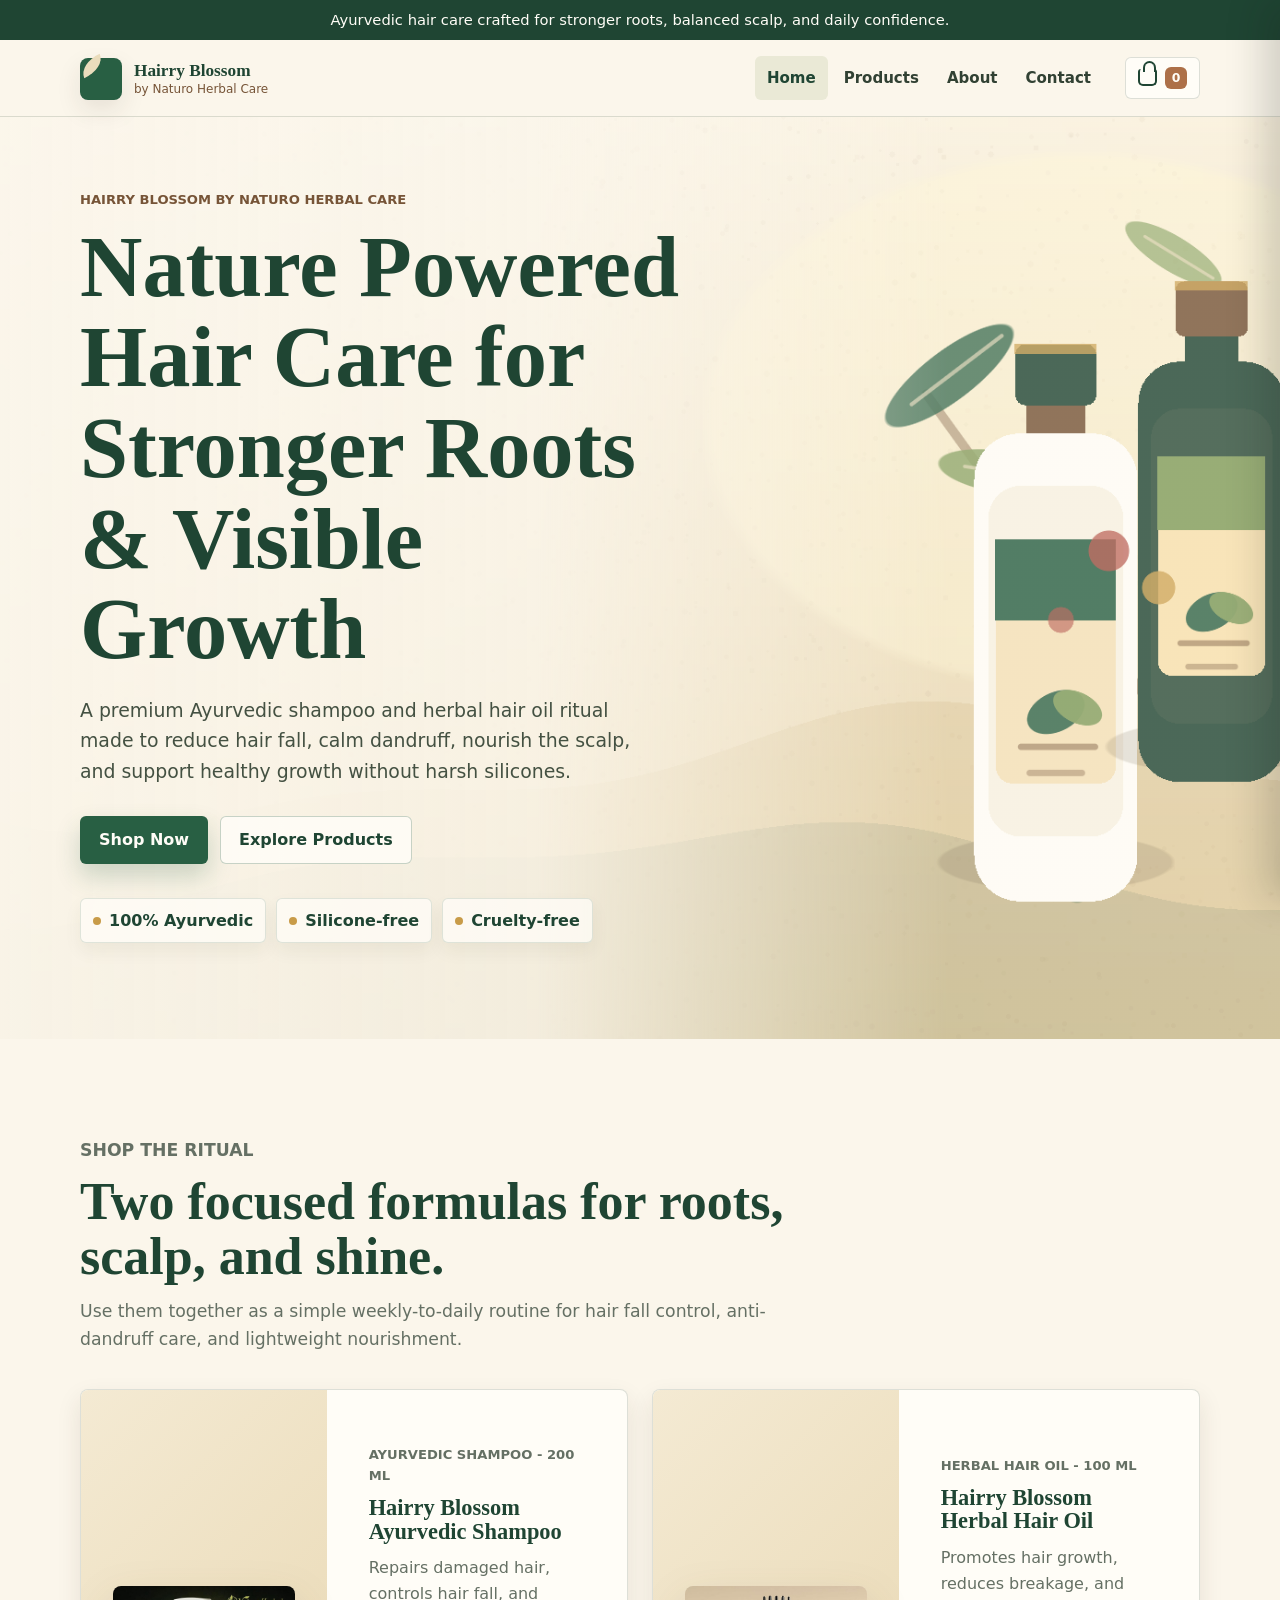
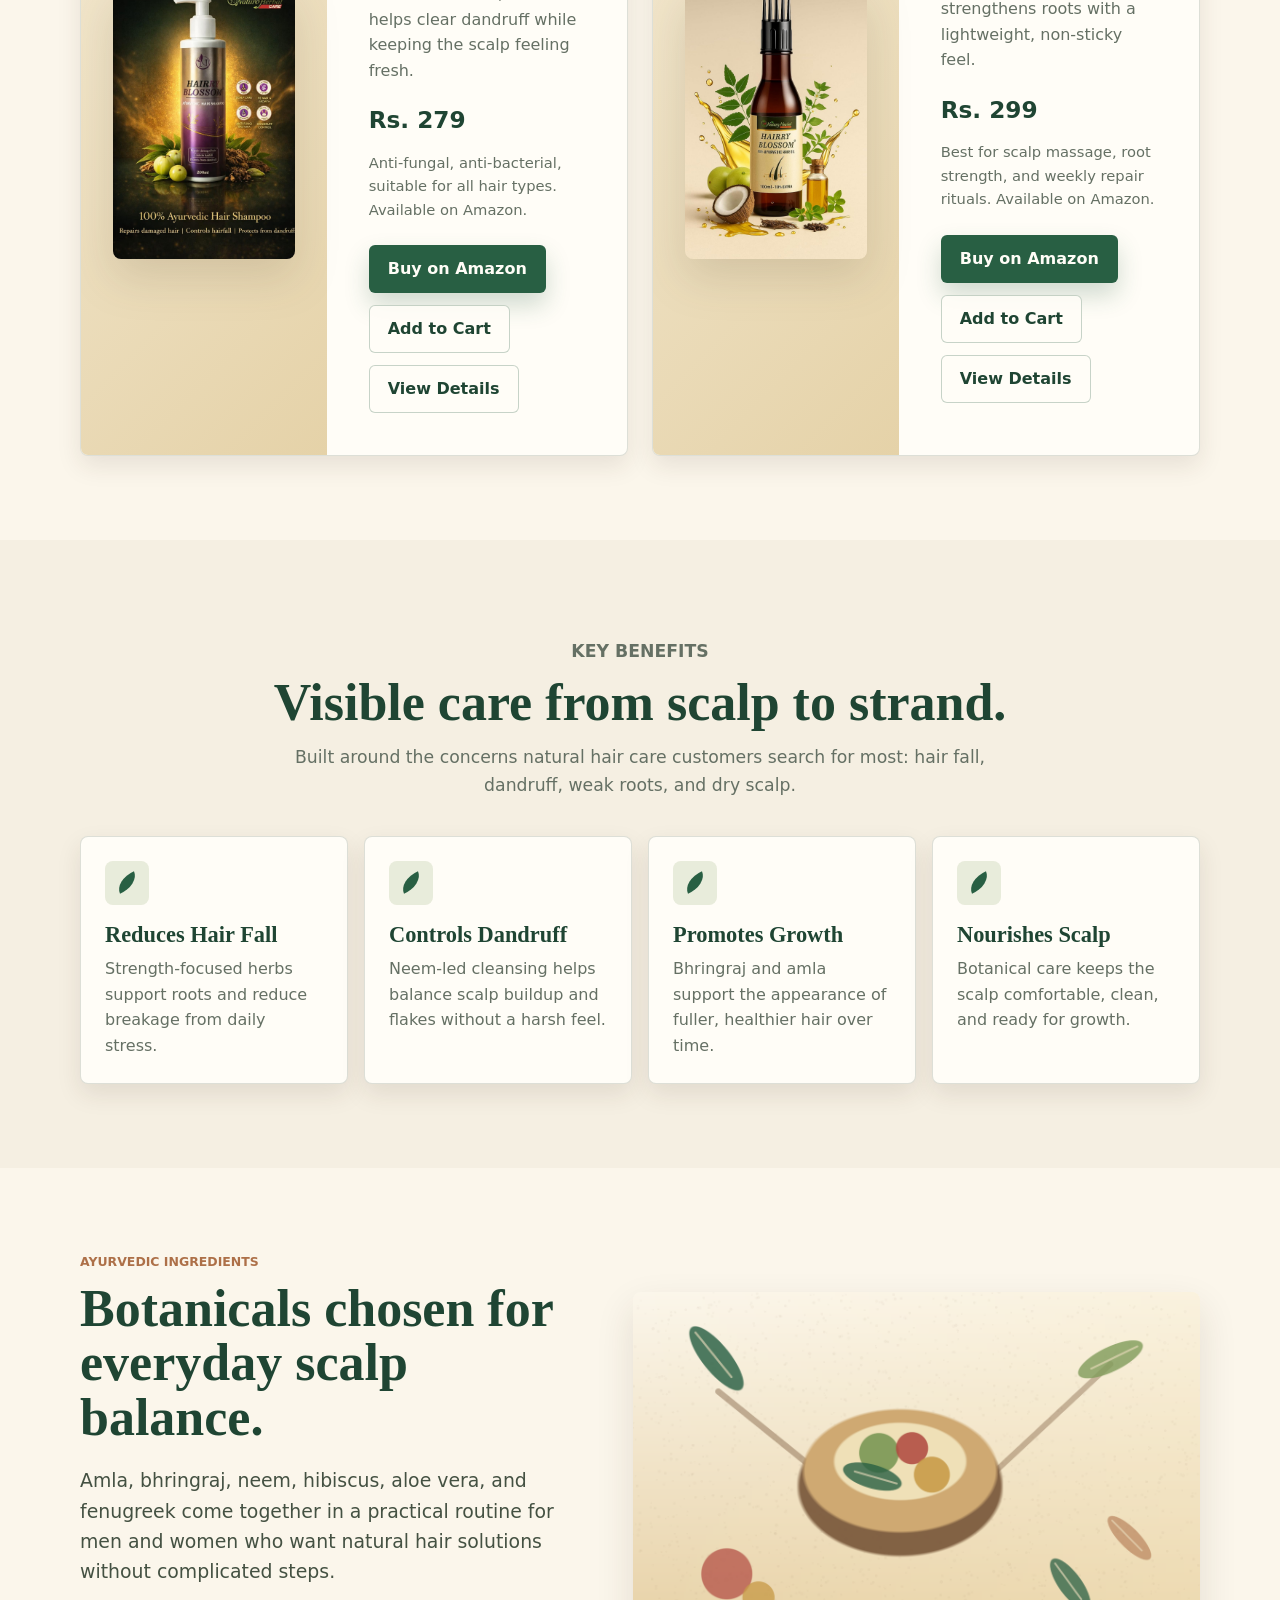
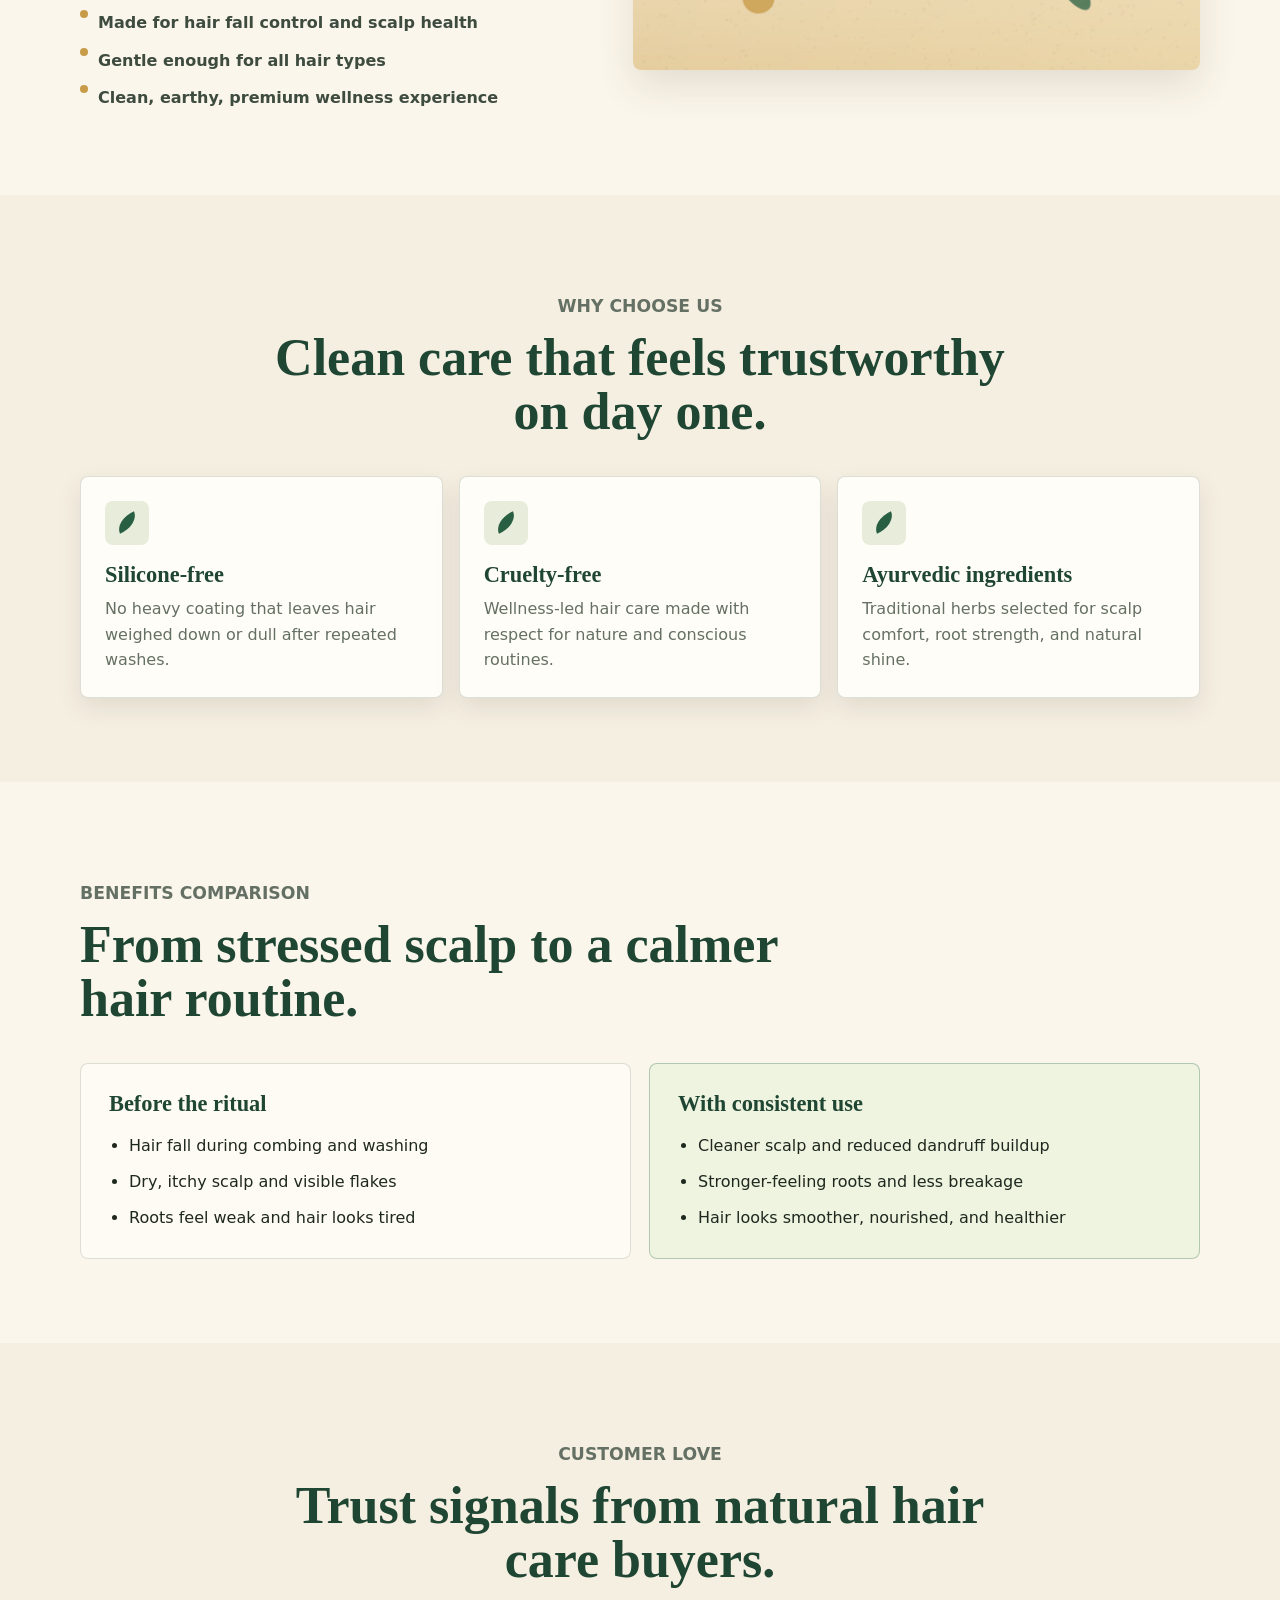
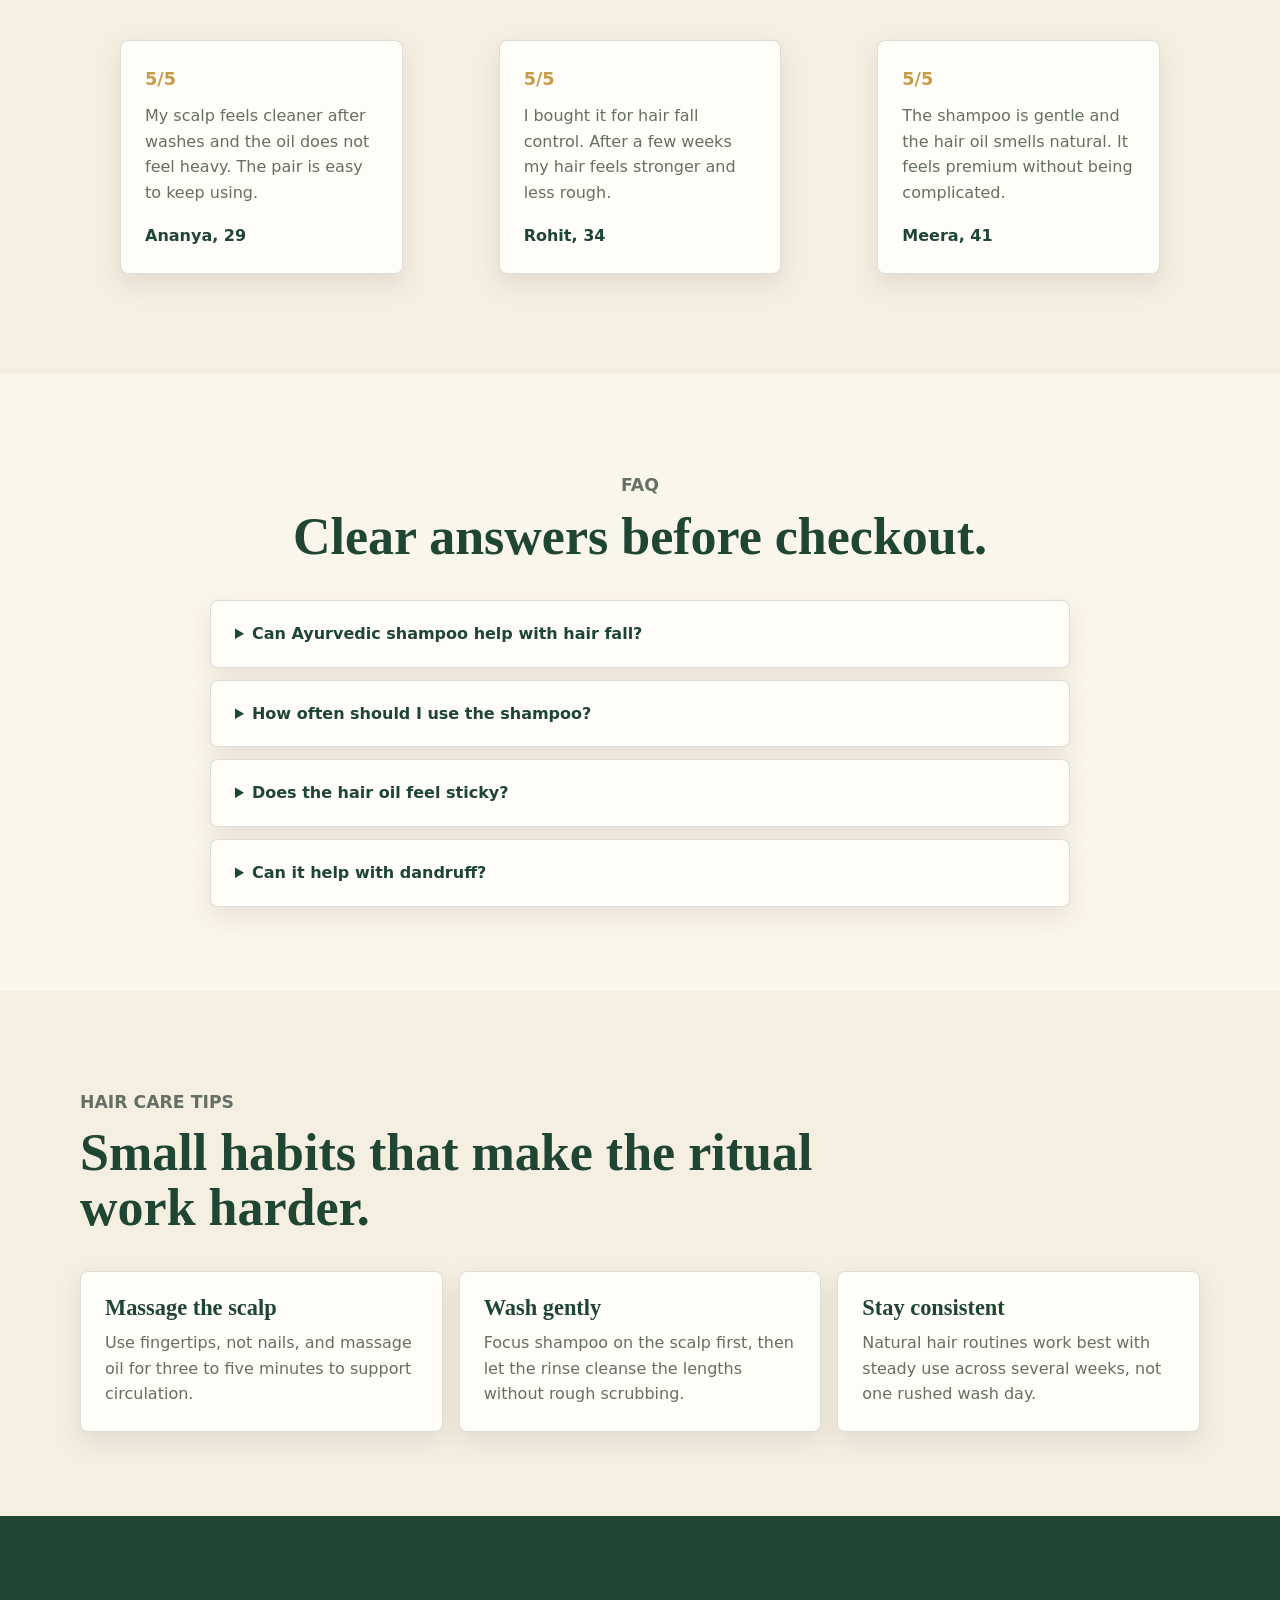
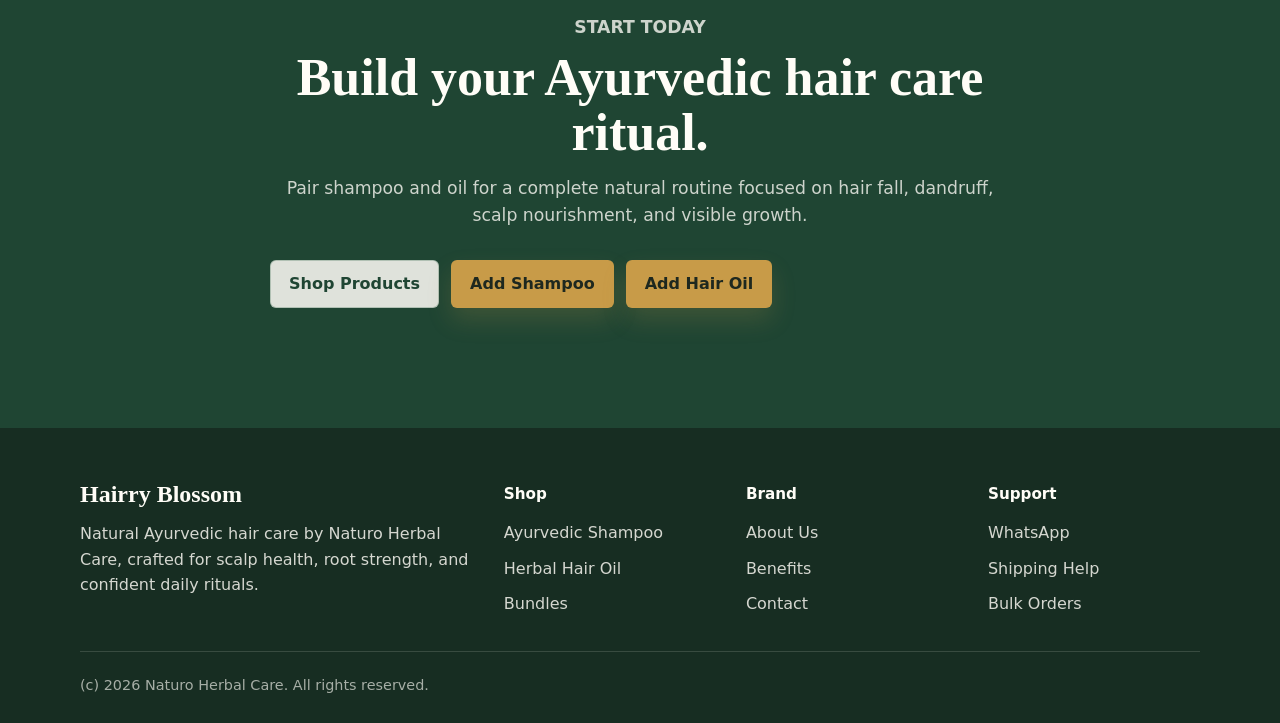
==== index.html @ d48a3233 "initial" ====
<!doctype html>
<html lang="en">
  <head>
    <meta charset="utf-8">
    <meta name="viewport" content="width=device-width, initial-scale=1">
    <title>Hairry Blossom by Naturo Herbal Care | Ayurvedic Hair Care</title>
    <meta name="description" content="Shop Hairry Blossom by Naturo Herbal Care for Ayurvedic shampoo and herbal hair oil made for hair fall control, dandruff care, scalp nourishment, and visible hair growth.">
    <meta name="keywords" content="Ayurvedic shampoo, hair fall control, herbal hair oil, natural hair care, dandruff control, scalp health">
    <meta property="og:title" content="Hairry Blossom by Naturo Herbal Care">
    <meta property="og:description" content="Nature powered Ayurvedic shampoo and herbal hair oil for stronger roots and visible growth.">
    <meta property="og:image" content="assets/img/hero-botanical.png">
    <meta property="og:type" content="website">
    <link rel="icon" href="assets/img/favicon.svg" type="image/svg+xml">
    <link rel="preload" href="assets/img/hero-botanical.png" as="image">
    <link rel="stylesheet" href="assets/css/styles.css">
    <script defer src="assets/js/store.js"></script>
    <script type="application/ld+json">
      {
        "@context": "https://schema.org",
        "@type": "Organization",
        "name": "Hairry Blossom by Naturo Herbal Care",
        "description": "Natural Ayurvedic hair care for hair fall control, scalp health, dandruff care, and hair growth.",
        "brand": {
          "@type": "Brand",
          "name": "Hairry Blossom"
        }
      }
    </script>
  </head>
  <body>
    <a class="skip-link" href="#main">Skip to content</a>
    <div class="announcement">Ayurvedic hair care crafted for stronger roots, balanced scalp, and daily confidence.</div>

    <header class="site-header">
      <div class="nav-container">
        <a class="brand" href="index.html" aria-label="Hairry Blossom home">
          <span class="brand-mark" aria-hidden="true"></span>
          <span>
            <strong>Hairry Blossom</strong>
            <span>by Naturo Herbal Care</span>
          </span>
        </a>

        <nav class="site-nav" data-site-nav aria-label="Primary navigation">
          <div class="nav-links">
            <a class="active" href="index.html">Home</a>
            <a href="index.html#products">Products</a>
            <a href="about.html">About</a>
            <a href="contact.html">Contact</a>
          </div>
        </nav>

        <div class="header-actions">
          <button class="cart-button" type="button" data-open-cart aria-label="Open cart">
            <span class="cart-symbol" aria-hidden="true"></span>
            <span class="cart-count" data-cart-count>0</span>
          </button>
          <button class="menu-toggle" type="button" data-menu-toggle aria-expanded="false" aria-label="Open menu">
            <span></span>
            <span></span>
            <span></span>
          </button>
        </div>
      </div>
    </header>

    <main id="main">
      <section class="hero">
        <div class="hero-inner">
          <div class="hero-content">
            <p class="eyebrow">Hairry Blossom by Naturo Herbal Care</p>
            <h1>Nature Powered Hair Care for Stronger Roots &amp; Visible Growth</h1>
            <p class="hero-copy">A premium Ayurvedic shampoo and herbal hair oil ritual made to reduce hair fall, calm dandruff, nourish the scalp, and support healthy growth without harsh silicones.</p>
            <div class="hero-actions">
              <a class="btn btn-primary" href="#products">Shop Now</a>
              <a class="btn btn-secondary" href="#products">Explore Products</a>
            </div>
            <div class="trust-strip" aria-label="Brand highlights">
              <span class="trust-item">100% Ayurvedic</span>
              <span class="trust-item">Silicone-free</span>
              <span class="trust-item">Cruelty-free</span>
            </div>
          </div>
        </div>
      </section>

      <section class="section" id="products">
        <div class="container">
          <div class="section-intro">
            <p class="section-kicker">Shop the ritual</p>
            <h2>Two focused formulas for roots, scalp, and shine.</h2>
            <p>Use them together as a simple weekly-to-daily routine for hair fall control, anti-dandruff care, and lightweight nourishment.</p>
          </div>

          <div class="product-grid">
            <article class="product-card">
              <div class="product-card-media">
                <img src="assets/img/amazon-shampoo-detail.jpg" alt="Hairry Blossom Ayurvedic Shampoo bottle" width="1000" height="1500">
              </div>
              <div class="product-card-body">
                <p class="product-meta">Ayurvedic Shampoo - 200 ml</p>
                <h3>Hairry Blossom Ayurvedic Shampoo</h3>
                <p>Repairs damaged hair, controls hair fall, and helps clear dandruff while keeping the scalp feeling fresh.</p>
                <div class="price">Rs. 279</div>
                <p class="mini-note">Anti-fungal, anti-bacterial, suitable for all hair types. Available on Amazon.</p>
                <div class="button-row">
                  <a class="btn btn-primary" href="https://www.amazon.in/dp/B0GWXWK2S8" target="_blank" rel="noopener noreferrer">Buy on Amazon</a>
                  <button class="btn btn-secondary" type="button" data-add-to-cart="shampoo">Add to Cart</button>
                  <a class="btn btn-secondary" href="shampoo.html">View Details</a>
                </div>
              </div>
            </article>

            <article class="product-card">
              <div class="product-card-media">
                <img src="assets/img/amazon-hair-oil.jpg" alt="Hairry Blossom Herbal Hair Oil bottle" width="1000" height="1500">
              </div>
              <div class="product-card-body">
                <p class="product-meta">Herbal Hair Oil - 100 ml</p>
                <h3>Hairry Blossom Herbal Hair Oil</h3>
                <p>Promotes hair growth, reduces breakage, and strengthens roots with a lightweight, non-sticky feel.</p>
                <div class="price">Rs. 299</div>
                <p class="mini-note">Best for scalp massage, root strength, and weekly repair rituals. Available on Amazon.</p>
                <div class="button-row">
                  <a class="btn btn-primary" href="https://www.amazon.in/gp/product/B0FTVB8CVV" target="_blank" rel="noopener noreferrer">Buy on Amazon</a>
                  <button class="btn btn-secondary" type="button" data-add-to-cart="oil">Add to Cart</button>
                  <a class="btn btn-secondary" href="hair-oil.html">View Details</a>
                </div>
              </div>
            </article>
          </div>
        </div>
      </section>

      <section class="section section-alt" id="benefits">
        <div class="container">
          <div class="section-intro center">
            <p class="section-kicker">Key benefits</p>
            <h2>Visible care from scalp to strand.</h2>
            <p>Built around the concerns natural hair care customers search for most: hair fall, dandruff, weak roots, and dry scalp.</p>
          </div>

          <div class="benefit-grid">
            <article class="benefit-card">
              <span class="benefit-icon" aria-hidden="true"></span>
              <h3>Reduces Hair Fall</h3>
              <p>Strength-focused herbs support roots and reduce breakage from daily stress.</p>
            </article>
            <article class="benefit-card">
              <span class="benefit-icon" aria-hidden="true"></span>
              <h3>Controls Dandruff</h3>
              <p>Neem-led cleansing helps balance scalp buildup and flakes without a harsh feel.</p>
            </article>
            <article class="benefit-card">
              <span class="benefit-icon" aria-hidden="true"></span>
              <h3>Promotes Growth</h3>
              <p>Bhringraj and amla support the appearance of fuller, healthier hair over time.</p>
            </article>
            <article class="benefit-card">
              <span class="benefit-icon" aria-hidden="true"></span>
              <h3>Nourishes Scalp</h3>
              <p>Botanical care keeps the scalp comfortable, clean, and ready for growth.</p>
            </article>
          </div>
        </div>
      </section>

      <section class="section">
        <div class="container visual-band">
          <div>
            <p class="section-kicker">Ayurvedic ingredients</p>
            <h2>Botanicals chosen for everyday scalp balance.</h2>
            <p class="hero-copy">Amla, bhringraj, neem, hibiscus, aloe vera, and fenugreek come together in a practical routine for men and women who want natural hair solutions without complicated steps.</p>
            <ul class="check-list">
              <li>Made for hair fall control and scalp health</li>
              <li>Gentle enough for all hair types</li>
              <li>Clean, earthy, premium wellness experience</li>
            </ul>
          </div>
          <img src="assets/img/ingredients-flatlay.png" alt="Ayurvedic herbs including amla, bhringraj, neem, and hibiscus" width="1200" height="800" loading="lazy">
        </div>
      </section>

      <section class="section section-alt">
        <div class="container">
          <div class="section-intro center">
            <p class="section-kicker">Why choose us</p>
            <h2>Clean care that feels trustworthy on day one.</h2>
          </div>
          <div class="reason-grid">
            <article class="reason-card">
              <span class="reason-icon" aria-hidden="true"></span>
              <h3>Silicone-free</h3>
              <p>No heavy coating that leaves hair weighed down or dull after repeated washes.</p>
            </article>
            <article class="reason-card">
              <span class="reason-icon" aria-hidden="true"></span>
              <h3>Cruelty-free</h3>
              <p>Wellness-led hair care made with respect for nature and conscious routines.</p>
            </article>
            <article class="reason-card">
              <span class="reason-icon" aria-hidden="true"></span>
              <h3>Ayurvedic ingredients</h3>
              <p>Traditional herbs selected for scalp comfort, root strength, and natural shine.</p>
            </article>
          </div>
        </div>
      </section>

      <section class="section">
        <div class="container">
          <div class="section-intro">
            <p class="section-kicker">Benefits comparison</p>
            <h2>From stressed scalp to a calmer hair routine.</h2>
          </div>
          <div class="comparison">
            <article class="comparison-panel">
              <h3>Before the ritual</h3>
              <ul>
                <li>Hair fall during combing and washing</li>
                <li>Dry, itchy scalp and visible flakes</li>
                <li>Roots feel weak and hair looks tired</li>
              </ul>
            </article>
            <article class="comparison-panel after">
              <h3>With consistent use</h3>
              <ul>
                <li>Cleaner scalp and reduced dandruff buildup</li>
                <li>Stronger-feeling roots and less breakage</li>
                <li>Hair looks smoother, nourished, and healthier</li>
              </ul>
            </article>
          </div>
        </div>
      </section>

      <section class="section section-alt">
        <div class="container">
          <div class="section-intro center">
            <p class="section-kicker">Customer love</p>
            <h2>Trust signals from natural hair care buyers.</h2>
          </div>
          <div class="testimonial-grid">
            <figure class="testimonial">
              <div class="rating" aria-label="5 out of 5 stars">5/5</div>
              <p>My scalp feels cleaner after washes and the oil does not feel heavy. The pair is easy to keep using.</p>
              <figcaption class="customer">Ananya, 29</figcaption>
            </figure>
            <figure class="testimonial">
              <div class="rating" aria-label="5 out of 5 stars">5/5</div>
              <p>I bought it for hair fall control. After a few weeks my hair feels stronger and less rough.</p>
              <figcaption class="customer">Rohit, 34</figcaption>
            </figure>
            <figure class="testimonial">
              <div class="rating" aria-label="5 out of 5 stars">5/5</div>
              <p>The shampoo is gentle and the hair oil smells natural. It feels premium without being complicated.</p>
              <figcaption class="customer">Meera, 41</figcaption>
            </figure>
          </div>
        </div>
      </section>

      <section class="section">
        <div class="container">
          <div class="section-intro center">
            <p class="section-kicker">FAQ</p>
            <h2>Clear answers before checkout.</h2>
          </div>
          <div class="faq-list">
            <details class="faq-card">
              <summary>Can Ayurvedic shampoo help with hair fall?</summary>
              <p>Hair fall can have many causes, but a gentle Ayurvedic shampoo can support the routine by cleansing buildup, calming the scalp, and reducing breakage from harsh washing.</p>
            </details>
            <details class="faq-card">
              <summary>How often should I use the shampoo?</summary>
              <p>Use two to three times a week, or as needed based on scalp oiliness and lifestyle. Follow with the hair oil ritual weekly for nourishment.</p>
            </details>
            <details class="faq-card">
              <summary>Does the hair oil feel sticky?</summary>
              <p>The herbal hair oil is designed to feel lightweight and non-sticky. Massage a small amount into the scalp and leave it for at least one hour before washing.</p>
            </details>
            <details class="faq-card">
              <summary>Can it help with dandruff?</summary>
              <p>The shampoo includes anti-fungal and anti-bacterial care cues with neem and scalp-friendly herbs that help reduce visible flakes and buildup.</p>
            </details>
          </div>
        </div>
      </section>

      <section class="section section-alt">
        <div class="container">
          <div class="section-intro">
            <p class="section-kicker">Hair care tips</p>
            <h2>Small habits that make the ritual work harder.</h2>
          </div>
          <div class="tip-grid">
            <article class="tip-card">
              <h3>Massage the scalp</h3>
              <p>Use fingertips, not nails, and massage oil for three to five minutes to support circulation.</p>
            </article>
            <article class="tip-card">
              <h3>Wash gently</h3>
              <p>Focus shampoo on the scalp first, then let the rinse cleanse the lengths without rough scrubbing.</p>
            </article>
            <article class="tip-card">
              <h3>Stay consistent</h3>
              <p>Natural hair routines work best with steady use across several weeks, not one rushed wash day.</p>
            </article>
          </div>
        </div>
      </section>

      <section class="section section-deep">
        <div class="container">
          <div class="section-intro center">
            <p class="section-kicker">Start today</p>
            <h2>Build your Ayurvedic hair care ritual.</h2>
            <p>Pair shampoo and oil for a complete natural routine focused on hair fall, dandruff, scalp nourishment, and visible growth.</p>
            <div class="hero-actions">
              <a class="btn btn-secondary" href="#products">Shop Products</a>
              <button class="btn btn-primary" type="button" data-add-to-cart="shampoo">Add Shampoo</button>
              <button class="btn btn-primary" type="button" data-add-to-cart="oil">Add Hair Oil</button>
            </div>
          </div>
        </div>
      </section>
    </main>

    <footer class="site-footer">
      <div class="container">
        <div class="footer-grid">
          <div>
            <h3>Hairry Blossom</h3>
            <p>Natural Ayurvedic hair care by Naturo Herbal Care, crafted for scalp health, root strength, and confident daily rituals.</p>
          </div>
          <div>
            <h4>Shop</h4>
            <ul>
              <li><a href="shampoo.html">Ayurvedic Shampoo</a></li>
              <li><a href="hair-oil.html">Herbal Hair Oil</a></li>
              <li><a href="index.html#products">Bundles</a></li>
            </ul>
          </div>
          <div>
            <h4>Brand</h4>
            <ul>
              <li><a href="about.html">About Us</a></li>
              <li><a href="index.html#benefits">Benefits</a></li>
              <li><a href="contact.html">Contact</a></li>
            </ul>
          </div>
          <div>
            <h4>Support</h4>
            <ul>
              <li><a href="contact.html">WhatsApp</a></li>
              <li><a href="contact.html">Shipping Help</a></li>
              <li><a href="contact.html">Bulk Orders</a></li>
            </ul>
          </div>
        </div>
        <div class="footer-bottom">(c) 2026 Naturo Herbal Care. All rights reserved.</div>
      </div>
    </footer>

    <div id="cart-root"></div>
  </body>
</html>
---- assets/css/styles.css ----
:root {
  --leaf: #285f43;
  --leaf-deep: #1f4533;
  --leaf-soft: #7f9b59;
  --earth: #765437;
  --clay: #ad7048;
  --gold: #c89b48;
  --cream: #fbf6eb;
  --sand: #eadcbc;
  --mist: #f5efe2;
  --paper: #fffdf7;
  --ink: #1e281f;
  --muted: #657064;
  --line: rgba(45, 69, 49, 0.16);
  --shadow: 0 16px 38px rgba(56, 43, 25, 0.12);
  --soft-shadow: 0 10px 24px rgba(56, 43, 25, 0.1);
  --radius: 8px;
  --container: min(1120px, calc(100vw - 40px));
}

* {
  box-sizing: border-box;
}

html {
  scroll-behavior: smooth;
}

body {
  margin: 0;
  color: var(--ink);
  background: var(--cream);
  font-family: Inter, ui-sans-serif, system-ui, -apple-system, BlinkMacSystemFont, "Segoe UI", sans-serif;
  line-height: 1.6;
  text-rendering: optimizeLegibility;
}

body.cart-open {
  overflow: hidden;
}

img {
  display: block;
  max-width: 100%;
  height: auto;
}

a {
  color: inherit;
  text-decoration: none;
}

button,
input,
textarea,
select {
  font: inherit;
}

button {
  cursor: pointer;
}

.skip-link {
  position: absolute;
  top: -48px;
  left: 18px;
  z-index: 20;
  padding: 10px 14px;
  border-radius: 6px;
  background: var(--leaf-deep);
  color: var(--paper);
}

.skip-link:focus {
  top: 18px;
}

.announcement {
  background: var(--leaf-deep);
  color: var(--paper);
  font-size: 0.92rem;
  text-align: center;
  padding: 8px 16px;
}

.site-header {
  position: sticky;
  top: 0;
  z-index: 10;
  background: rgba(251, 246, 235, 0.92);
  border-bottom: 1px solid var(--line);
  backdrop-filter: blur(18px);
}

.nav-container {
  width: var(--container);
  margin: 0 auto;
  min-height: 76px;
  display: flex;
  align-items: center;
  justify-content: space-between;
  gap: 22px;
}

.brand {
  display: flex;
  align-items: center;
  gap: 12px;
  min-width: 224px;
}

.brand-mark {
  width: 42px;
  height: 42px;
  flex: 0 0 42px;
  display: grid;
  place-items: center;
  border-radius: 8px;
  background: var(--leaf);
  box-shadow: var(--soft-shadow);
}

.brand-mark::before {
  width: 24px;
  height: 16px;
  content: "";
  display: block;
  border-radius: 100% 0 100% 0;
  background: var(--sand);
  transform: rotate(-24deg);
}

.brand strong {
  display: block;
  color: var(--leaf-deep);
  font-family: Georgia, "Times New Roman", serif;
  font-size: 1.08rem;
  line-height: 1.1;
  letter-spacing: 0;
}

.brand span {
  display: block;
  margin-top: 2px;
  color: var(--earth);
  font-size: 0.75rem;
  line-height: 1.2;
}

.site-nav {
  display: flex;
  align-items: center;
  justify-content: flex-end;
  gap: 18px;
  flex: 1;
}

.nav-links {
  display: flex;
  align-items: center;
  gap: 4px;
}

.nav-links a {
  padding: 10px 12px;
  border-radius: 6px;
  color: #314133;
  font-weight: 700;
  font-size: 0.94rem;
}

.nav-links a:hover,
.nav-links a:focus-visible,
.nav-links a.active {
  color: var(--leaf-deep);
  background: rgba(127, 155, 89, 0.14);
  outline: none;
}

.header-actions {
  display: flex;
  align-items: center;
  gap: 10px;
}

.menu-toggle,
.cart-button,
.icon-button {
  min-width: 42px;
  height: 42px;
  display: inline-flex;
  align-items: center;
  justify-content: center;
  border: 1px solid var(--line);
  border-radius: 6px;
  background: var(--paper);
  color: var(--leaf-deep);
}

.menu-toggle {
  display: none;
  flex-direction: column;
  gap: 5px;
}

.menu-toggle span {
  width: 20px;
  height: 2px;
  display: block;
  border-radius: 2px;
  background: currentColor;
}

.cart-button {
  gap: 8px;
  padding: 0 12px;
  font-weight: 800;
}

.cart-symbol {
  position: relative;
  width: 19px;
  height: 17px;
  border: 2px solid currentColor;
  border-top: 0;
  border-radius: 3px 3px 5px 5px;
}

.cart-symbol::before {
  position: absolute;
  left: 3px;
  top: -8px;
  width: 9px;
  height: 9px;
  content: "";
  border: 2px solid currentColor;
  border-bottom: 0;
  border-radius: 12px 12px 0 0;
}

.cart-count {
  min-width: 22px;
  height: 22px;
  display: inline-grid;
  place-items: center;
  border-radius: 6px;
  background: var(--clay);
  color: var(--paper);
  font-size: 0.78rem;
}

.hero {
  min-height: clamp(620px, 90vh, 780px);
  display: flex;
  align-items: center;
  background:
    linear-gradient(90deg, rgba(251, 246, 235, 0.96) 0%, rgba(251, 246, 235, 0.86) 42%, rgba(251, 246, 235, 0.2) 74%),
    url("../img/hero-botanical.png") center / cover no-repeat;
}

.hero-inner {
  width: var(--container);
  margin: 0 auto;
  padding: 72px 0 96px;
}

.hero-content {
  max-width: 660px;
}

.eyebrow {
  margin: 0 0 12px;
  color: var(--earth);
  font-size: 0.82rem;
  font-weight: 900;
  letter-spacing: 0;
  text-transform: uppercase;
}

h1,
h2,
h3,
.display-title {
  margin: 0;
  color: var(--leaf-deep);
  font-family: Georgia, "Times New Roman", serif;
  font-weight: 700;
  line-height: 1.05;
  letter-spacing: 0;
}

h1 {
  max-width: 640px;
  font-size: 5.4rem;
}

h2 {
  font-size: 3.25rem;
}

h3 {
  font-size: 1.4rem;
}

p {
  margin: 0;
}

.hero-copy {
  max-width: 570px;
  margin-top: 20px;
  color: #445142;
  font-size: 1.18rem;
}

.hero-actions,
.button-row {
  display: flex;
  flex-wrap: wrap;
  gap: 12px;
  margin-top: 30px;
}

.btn {
  min-height: 48px;
  display: inline-flex;
  align-items: center;
  justify-content: center;
  gap: 10px;
  border: 1px solid transparent;
  border-radius: 6px;
  padding: 12px 18px;
  font-weight: 900;
  line-height: 1.1;
  transition: transform 160ms ease, box-shadow 160ms ease, background 160ms ease;
}

.btn:hover,
.btn:focus-visible {
  transform: translateY(-1px);
  outline: none;
}

.btn-primary {
  background: var(--leaf);
  color: var(--paper);
  box-shadow: 0 12px 24px rgba(40, 95, 67, 0.22);
}

.btn-primary:hover,
.btn-primary:focus-visible {
  background: var(--leaf-deep);
}

.btn-secondary {
  border-color: rgba(40, 95, 67, 0.26);
  background: rgba(255, 253, 247, 0.86);
  color: var(--leaf-deep);
}

.btn-secondary:hover,
.btn-secondary:focus-visible {
  background: var(--paper);
  box-shadow: var(--soft-shadow);
}

.btn-earth {
  background: var(--earth);
  color: var(--paper);
}

.btn-full {
  width: 100%;
}

.trust-strip {
  display: flex;
  flex-wrap: wrap;
  gap: 10px;
  margin-top: 34px;
}

.trust-item {
  display: inline-flex;
  align-items: center;
  gap: 8px;
  padding: 9px 12px;
  border: 1px solid rgba(40, 95, 67, 0.14);
  border-radius: 6px;
  background: rgba(255, 253, 247, 0.76);
  color: var(--leaf-deep);
  font-weight: 800;
  box-shadow: 0 8px 18px rgba(56, 43, 25, 0.06);
}

.trust-item::before,
.check-list li::before,
.feature-list li::before {
  width: 8px;
  height: 8px;
  content: "";
  flex: 0 0 8px;
  border-radius: 999px;
  background: var(--gold);
}

.section {
  padding: 84px 0;
}

.section-alt {
  background: var(--mist);
}

.section-deep {
  background: var(--leaf-deep);
  color: var(--paper);
}

.section-deep h2,
.section-deep h3 {
  color: var(--paper);
}

.section-deep .section-kicker {
  color: var(--sand);
}

.section-deep .btn-primary {
  background: var(--gold);
  color: var(--ink);
  box-shadow: 0 12px 24px rgba(200, 155, 72, 0.18);
}

.section-deep .btn-primary:hover,
.section-deep .btn-primary:focus-visible {
  background: var(--sand);
}

.container {
  width: var(--container);
  margin: 0 auto;
}

.section-intro {
  max-width: 740px;
  margin-bottom: 36px;
}

.section-intro.center {
  margin-right: auto;
  margin-left: auto;
  text-align: center;
}

.section-kicker {
  margin-bottom: 10px;
  color: var(--clay);
  font-size: 0.78rem;
  font-weight: 900;
  letter-spacing: 0;
  text-transform: uppercase;
}

.section-intro p {
  margin-top: 14px;
  color: var(--muted);
  font-size: 1.08rem;
}

.section-deep .section-intro p,
.section-deep .muted {
  color: rgba(255, 253, 247, 0.78);
}

.product-grid {
  display: grid;
  grid-template-columns: repeat(2, minmax(0, 1fr));
  gap: 24px;
}

.product-card,
.benefit-card,
.reason-card,
.testimonial,
.tip-card,
.faq-card,
.contact-panel,
.purchase-panel,
.story-panel {
  border: 1px solid var(--line);
  border-radius: var(--radius);
  background: var(--paper);
  box-shadow: var(--soft-shadow);
}

.product-card {
  display: grid;
  grid-template-columns: minmax(210px, 0.9fr) minmax(0, 1.1fr);
  overflow: hidden;
}

.product-card-media {
  display: grid;
  place-items: center;
  min-height: 360px;
  padding: 24px;
  background: linear-gradient(135deg, #f4ead3, #e5d2a8);
}

.product-card-media img {
  width: min(92%, 360px);
  max-height: 410px;
  border-radius: var(--radius);
  object-fit: contain;
  filter: drop-shadow(0 18px 22px rgba(64, 48, 28, 0.14));
}

.product-card-body {
  display: flex;
  flex-direction: column;
  justify-content: center;
  padding: clamp(24px, 4vw, 42px);
}

.product-meta {
  margin-bottom: 10px;
  color: var(--clay);
  font-size: 0.82rem;
  font-weight: 900;
  text-transform: uppercase;
}

.product-card p {
  margin-top: 12px;
  color: var(--muted);
}

.price {
  margin-top: 18px;
  color: var(--leaf-deep);
  font-size: 1.45rem;
  font-weight: 900;
}

.mini-note {
  margin-top: 6px;
  color: var(--muted);
  font-size: 0.92rem;
}

.product-card .button-row {
  margin-top: 24px;
}

.benefit-grid,
.reason-grid,
.testimonial-grid,
.tip-grid {
  display: grid;
  grid-template-columns: repeat(4, minmax(0, 1fr));
  gap: 16px;
}

.reason-grid {
  grid-template-columns: repeat(3, minmax(0, 1fr));
}

.benefit-card,
.reason-card,
.testimonial,
.tip-card {
  padding: 24px;
}

.benefit-card {
  min-height: 188px;
}

.benefit-icon,
.reason-icon {
  width: 44px;
  height: 44px;
  margin-bottom: 18px;
  display: grid;
  place-items: center;
  border-radius: 8px;
  background: rgba(127, 155, 89, 0.18);
}

.benefit-icon::before,
.reason-icon::before {
  width: 22px;
  height: 15px;
  content: "";
  border-radius: 100% 0 100% 0;
  background: var(--leaf);
  transform: rotate(-24deg);
}

.benefit-card p,
.reason-card p,
.testimonial p,
.tip-card p {
  margin-top: 10px;
  color: var(--muted);
}

.visual-band {
  display: grid;
  grid-template-columns: minmax(0, 0.95fr) minmax(0, 1.05fr);
  gap: 40px;
  align-items: center;
}

.visual-band img {
  border-radius: var(--radius);
  box-shadow: var(--shadow);
}

.check-list,
.feature-list {
  display: grid;
  gap: 12px;
  margin: 24px 0 0;
  padding: 0;
  list-style: none;
}

.check-list li,
.feature-list li {
  display: flex;
  align-items: flex-start;
  gap: 10px;
  color: #3e4b3f;
  font-weight: 750;
}

.feature-list li {
  color: var(--ink);
}

.comparison {
  display: grid;
  grid-template-columns: repeat(2, minmax(0, 1fr));
  gap: 18px;
}

.comparison-panel {
  padding: 28px;
  border: 1px solid var(--line);
  border-radius: var(--radius);
  background: rgba(255, 253, 247, 0.78);
}

.comparison-panel.after {
  border-color: rgba(40, 95, 67, 0.3);
  background: #eef4df;
}

.comparison-panel ul {
  display: grid;
  gap: 10px;
  margin: 18px 0 0;
  padding-left: 20px;
}

.testimonial-grid {
  grid-template-columns: repeat(3, minmax(0, 1fr));
}

.testimonial {
  min-height: 230px;
}

.rating {
  color: var(--gold);
  font-size: 1.1rem;
  font-weight: 900;
}

.customer {
  margin-top: 18px;
  color: var(--leaf-deep);
  font-weight: 900;
}

.faq-list {
  display: grid;
  gap: 12px;
  max-width: 860px;
  margin: 0 auto;
}

.faq-card {
  padding: 0;
  overflow: hidden;
}

.faq-card summary {
  cursor: pointer;
  padding: 20px 24px;
  color: var(--leaf-deep);
  font-weight: 900;
}

.faq-card p {
  padding: 0 24px 22px;
  color: var(--muted);
}

.tip-grid {
  grid-template-columns: repeat(3, minmax(0, 1fr));
}

.site-footer {
  background: #172d22;
  color: rgba(255, 253, 247, 0.82);
  padding: 54px 0 26px;
}

.footer-grid {
  display: grid;
  grid-template-columns: 1.3fr repeat(3, minmax(0, 0.7fr));
  gap: 30px;
}

.footer-grid h3,
.footer-grid h4 {
  margin: 0 0 14px;
  color: var(--paper);
}

.footer-grid h3 {
  font-family: Georgia, "Times New Roman", serif;
  font-size: 1.5rem;
}

.footer-grid h4 {
  font-size: 0.95rem;
}

.footer-grid ul {
  display: grid;
  gap: 10px;
  margin: 0;
  padding: 0;
  list-style: none;
}

.footer-grid a:hover,
.footer-grid a:focus-visible {
  color: var(--sand);
  outline: none;
}

.footer-bottom {
  margin-top: 34px;
  padding-top: 22px;
  border-top: 1px solid rgba(255, 253, 247, 0.14);
  color: rgba(255, 253, 247, 0.62);
  font-size: 0.9rem;
}

.subpage-hero,
.product-page-hero {
  background:
    linear-gradient(90deg, rgba(251, 246, 235, 0.97), rgba(251, 246, 235, 0.78)),
    url("../img/ingredients-flatlay.png") center / cover no-repeat;
}

.subpage-hero .container {
  padding: 92px 0 76px;
}

.subpage-hero p {
  max-width: 680px;
  margin-top: 18px;
  color: #455244;
  font-size: 1.14rem;
}

.product-page-hero .container {
  padding: 72px 0 84px;
}

.product-layout {
  display: grid;
  grid-template-columns: minmax(320px, 0.9fr) minmax(0, 1.1fr);
  gap: 44px;
  align-items: center;
}

.product-media-large {
  display: grid;
  place-items: center;
  min-height: 520px;
  border-radius: var(--radius);
  background: rgba(255, 253, 247, 0.7);
  box-shadow: var(--shadow);
}

.product-media-large img {
  width: min(86%, 520px);
  max-height: 680px;
  border-radius: var(--radius);
  object-fit: contain;
  filter: drop-shadow(0 24px 24px rgba(64, 48, 28, 0.13));
}

.purchase-panel {
  padding: clamp(24px, 4vw, 40px);
}

.purchase-panel h1 {
  font-size: 3.8rem;
}

.purchase-panel .price {
  font-size: 1.7rem;
}

.product-summary {
  margin-top: 16px;
  color: #445142;
  font-size: 1.08rem;
}

.quantity-field {
  margin-top: 24px;
}

.quantity-field label {
  display: block;
  margin-bottom: 8px;
  color: var(--leaf-deep);
  font-weight: 900;
}

.quantity-field select {
  width: 120px;
  min-height: 46px;
  border: 1px solid var(--line);
  border-radius: 6px;
  background: var(--paper);
  color: var(--ink);
  padding: 0 12px;
}

.detail-grid {
  display: grid;
  grid-template-columns: repeat(3, minmax(0, 1fr));
  gap: 18px;
}

.detail-panel {
  padding: 24px;
  border: 1px solid var(--line);
  border-radius: var(--radius);
  background: var(--paper);
}

.detail-panel p,
.detail-panel li {
  color: var(--muted);
}

.detail-panel h2 {
  font-size: 1.7rem;
}

.detail-panel ul,
.detail-panel ol {
  display: grid;
  gap: 10px;
  margin: 16px 0 0;
  padding-left: 20px;
}

.story-grid {
  display: grid;
  grid-template-columns: minmax(0, 1fr) minmax(0, 1fr);
  gap: 24px;
}

.story-panel {
  padding: clamp(24px, 4vw, 38px);
}

.story-panel p + p {
  margin-top: 16px;
}

.mission-band {
  display: grid;
  grid-template-columns: repeat(3, minmax(0, 1fr));
  gap: 18px;
}

.contact-grid {
  display: grid;
  grid-template-columns: minmax(0, 1.1fr) minmax(300px, 0.9fr);
  gap: 28px;
  align-items: start;
}

.contact-panel {
  padding: clamp(24px, 4vw, 36px);
}

.form-grid {
  display: grid;
  gap: 16px;
}

.form-field label {
  display: block;
  margin-bottom: 7px;
  color: var(--leaf-deep);
  font-weight: 900;
}

.form-field input,
.form-field textarea,
.form-field select {
  width: 100%;
  border: 1px solid var(--line);
  border-radius: 6px;
  background: #fffefa;
  color: var(--ink);
  padding: 13px 14px;
}

.form-field textarea {
  min-height: 136px;
  resize: vertical;
}

.form-field input:focus,
.form-field textarea:focus,
.form-field select:focus {
  border-color: var(--leaf);
  outline: 3px solid rgba(40, 95, 67, 0.12);
}

.contact-list {
  display: grid;
  gap: 14px;
  margin: 18px 0 0;
  padding: 0;
  list-style: none;
}

.contact-list a {
  color: var(--leaf-deep);
  font-weight: 900;
}

.cart-overlay {
  position: fixed;
  inset: 0;
  z-index: 30;
  pointer-events: none;
  background: rgba(21, 31, 23, 0.44);
  opacity: 0;
  transition: opacity 180ms ease;
}

.cart-drawer {
  position: fixed;
  top: 0;
  right: 0;
  z-index: 31;
  width: min(440px, 100vw);
  height: 100vh;
  display: flex;
  flex-direction: column;
  background: var(--paper);
  box-shadow: -16px 0 36px rgba(20, 28, 21, 0.18);
  transform: translateX(100%);
  transition: transform 220ms ease;
}

body.cart-open .cart-overlay {
  pointer-events: auto;
  opacity: 1;
}

body.cart-open .cart-drawer {
  transform: translateX(0);
}

.cart-header,
.cart-footer {
  padding: 18px;
  border-bottom: 1px solid var(--line);
}

.cart-header {
  display: flex;
  align-items: center;
  justify-content: space-between;
}

.cart-header h2 {
  font-size: 1.6rem;
}

.cart-body {
  flex: 1;
  overflow: auto;
  padding: 18px;
}

.empty-cart {
  padding: 36px 12px;
  color: var(--muted);
  text-align: center;
}

.cart-line {
  display: grid;
  grid-template-columns: 70px 1fr;
  gap: 14px;
  padding: 14px 0;
  border-bottom: 1px solid var(--line);
}

.cart-line img {
  width: 70px;
  height: 70px;
  object-fit: cover;
  border-radius: 6px;
  background: var(--mist);
}

.cart-line-title {
  color: var(--leaf-deep);
  font-weight: 900;
  line-height: 1.25;
}

.cart-line-meta {
  margin-top: 4px;
  color: var(--muted);
  font-size: 0.9rem;
}

.cart-controls {
  display: flex;
  align-items: center;
  justify-content: space-between;
  gap: 12px;
  margin-top: 12px;
}

.qty-control {
  display: inline-grid;
  grid-template-columns: 36px 40px 36px;
  align-items: center;
  border: 1px solid var(--line);
  border-radius: 6px;
  overflow: hidden;
}

.qty-control button {
  height: 36px;
  border: 0;
  background: var(--mist);
  color: var(--leaf-deep);
  font-weight: 900;
}

.qty-control span {
  text-align: center;
  font-weight: 900;
}

.remove-line {
  border: 0;
  background: transparent;
  color: var(--clay);
  font-weight: 900;
}

.cart-footer {
  border-top: 1px solid var(--line);
  border-bottom: 0;
}

.subtotal-row {
  display: flex;
  align-items: center;
  justify-content: space-between;
  gap: 16px;
  margin-bottom: 14px;
  color: var(--leaf-deep);
  font-size: 1.1rem;
  font-weight: 900;
}

.checkout-form {
  display: none;
  gap: 12px;
  margin-top: 16px;
}

.checkout-form.is-visible {
  display: grid;
}

.checkout-form h3 {
  font-size: 1.25rem;
}

.toast {
  position: fixed;
  left: 50%;
  bottom: 22px;
  z-index: 40;
  max-width: min(420px, calc(100vw - 32px));
  padding: 13px 16px;
  border-radius: 6px;
  background: var(--leaf-deep);
  color: var(--paper);
  box-shadow: var(--shadow);
  opacity: 0;
  transform: translate(-50%, 16px);
  transition: opacity 180ms ease, transform 180ms ease;
}

.toast.is-visible {
  opacity: 1;
  transform: translate(-50%, 0);
}

@media (max-width: 980px) {
  h1 {
    font-size: 4.2rem;
  }

  h2 {
    font-size: 2.7rem;
  }

  .purchase-panel h1 {
    font-size: 3.2rem;
  }

  .nav-container {
    min-height: 68px;
  }

  .brand {
    min-width: 0;
  }

  .menu-toggle {
    display: inline-flex;
  }

  .site-nav {
    position: absolute;
    top: 68px;
    right: 20px;
    left: 20px;
    display: none;
    flex-direction: column;
    align-items: stretch;
    padding: 16px;
    border: 1px solid var(--line);
    border-radius: var(--radius);
    background: var(--paper);
    box-shadow: var(--shadow);
  }

  .site-nav.is-open {
    display: flex;
  }

  .nav-links {
    display: grid;
    gap: 4px;
  }

  .header-actions {
    justify-content: space-between;
  }

  .product-card,
  .visual-band,
  .product-layout,
  .story-grid,
  .contact-grid {
    grid-template-columns: 1fr;
  }

  .product-card-media {
    min-height: 300px;
  }

  .benefit-grid,
  .reason-grid,
  .detail-grid,
  .mission-band {
    grid-template-columns: repeat(2, minmax(0, 1fr));
  }

  .footer-grid {
    grid-template-columns: repeat(2, minmax(0, 1fr));
  }
}

@media (max-width: 720px) {
  :root {
    --container: min(100vw - 28px, 1120px);
  }

  h1 {
    font-size: 2.72rem;
  }

  h2 {
    font-size: 2.12rem;
  }

  .hero-copy {
    font-size: 1.04rem;
  }

  .purchase-panel h1 {
    font-size: 2.45rem;
  }

  .announcement {
    font-size: 0.82rem;
  }

  .brand strong {
    font-size: 0.98rem;
  }

  .brand span {
    display: none;
  }

  .cart-button {
    padding: 0 10px;
  }

  .hero {
    min-height: 680px;
    align-items: flex-start;
    background:
      linear-gradient(180deg, rgba(251, 246, 235, 0.96) 0%, rgba(251, 246, 235, 0.9) 48%, rgba(251, 246, 235, 0.42) 100%),
      url("../img/hero-botanical.png") 64% bottom / cover no-repeat;
  }

  .hero-inner {
    padding-top: 52px;
  }

  .hero-actions,
  .button-row {
    flex-direction: column;
  }

  .btn {
    width: 100%;
  }

  .section {
    padding: 62px 0;
  }

  .product-grid,
  .benefit-grid,
  .reason-grid,
  .testimonial-grid,
  .tip-grid,
  .comparison,
  .detail-grid,
  .mission-band,
  .footer-grid {
    grid-template-columns: 1fr;
  }

  .product-card {
    display: block;
  }

  .product-media-large {
    min-height: 380px;
  }

  .purchase-panel {
    margin-top: 0;
  }

  .subpage-hero .container,
  .product-page-hero .container {
    padding: 58px 0 62px;
  }
}
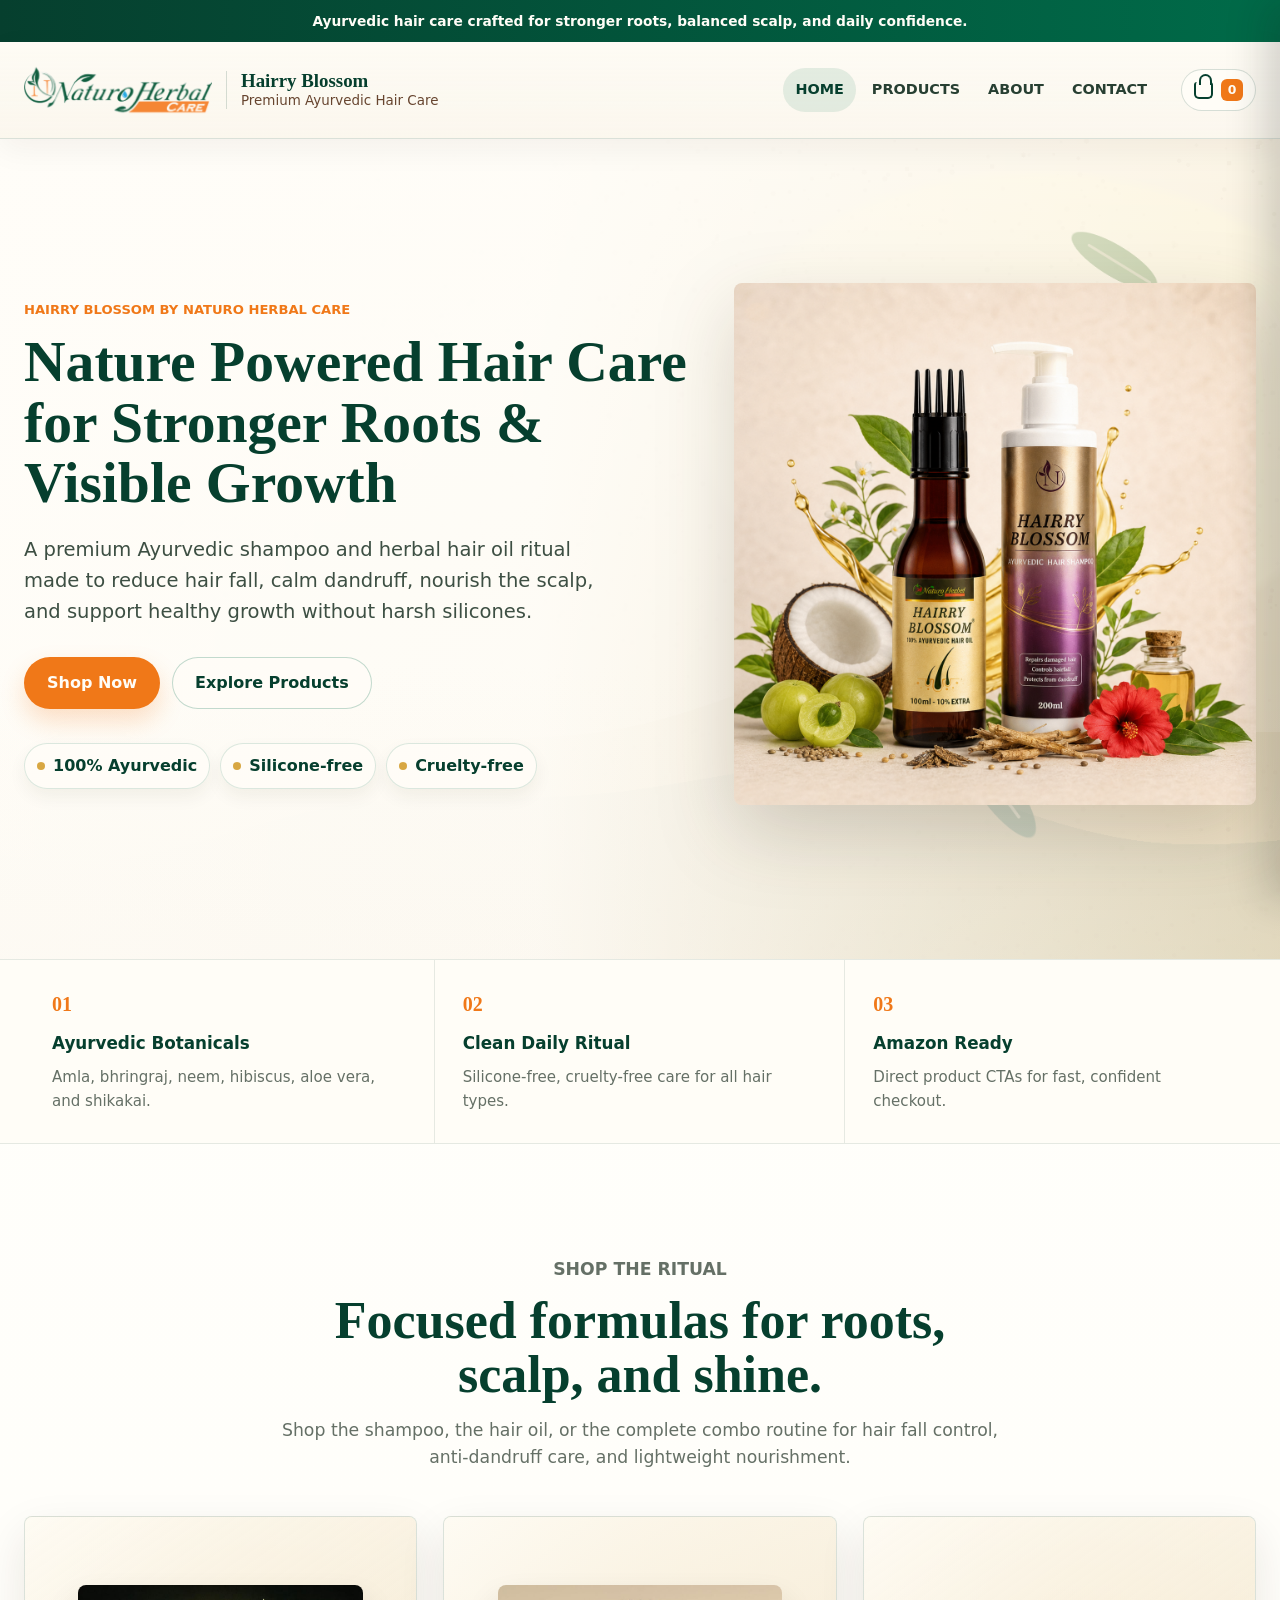
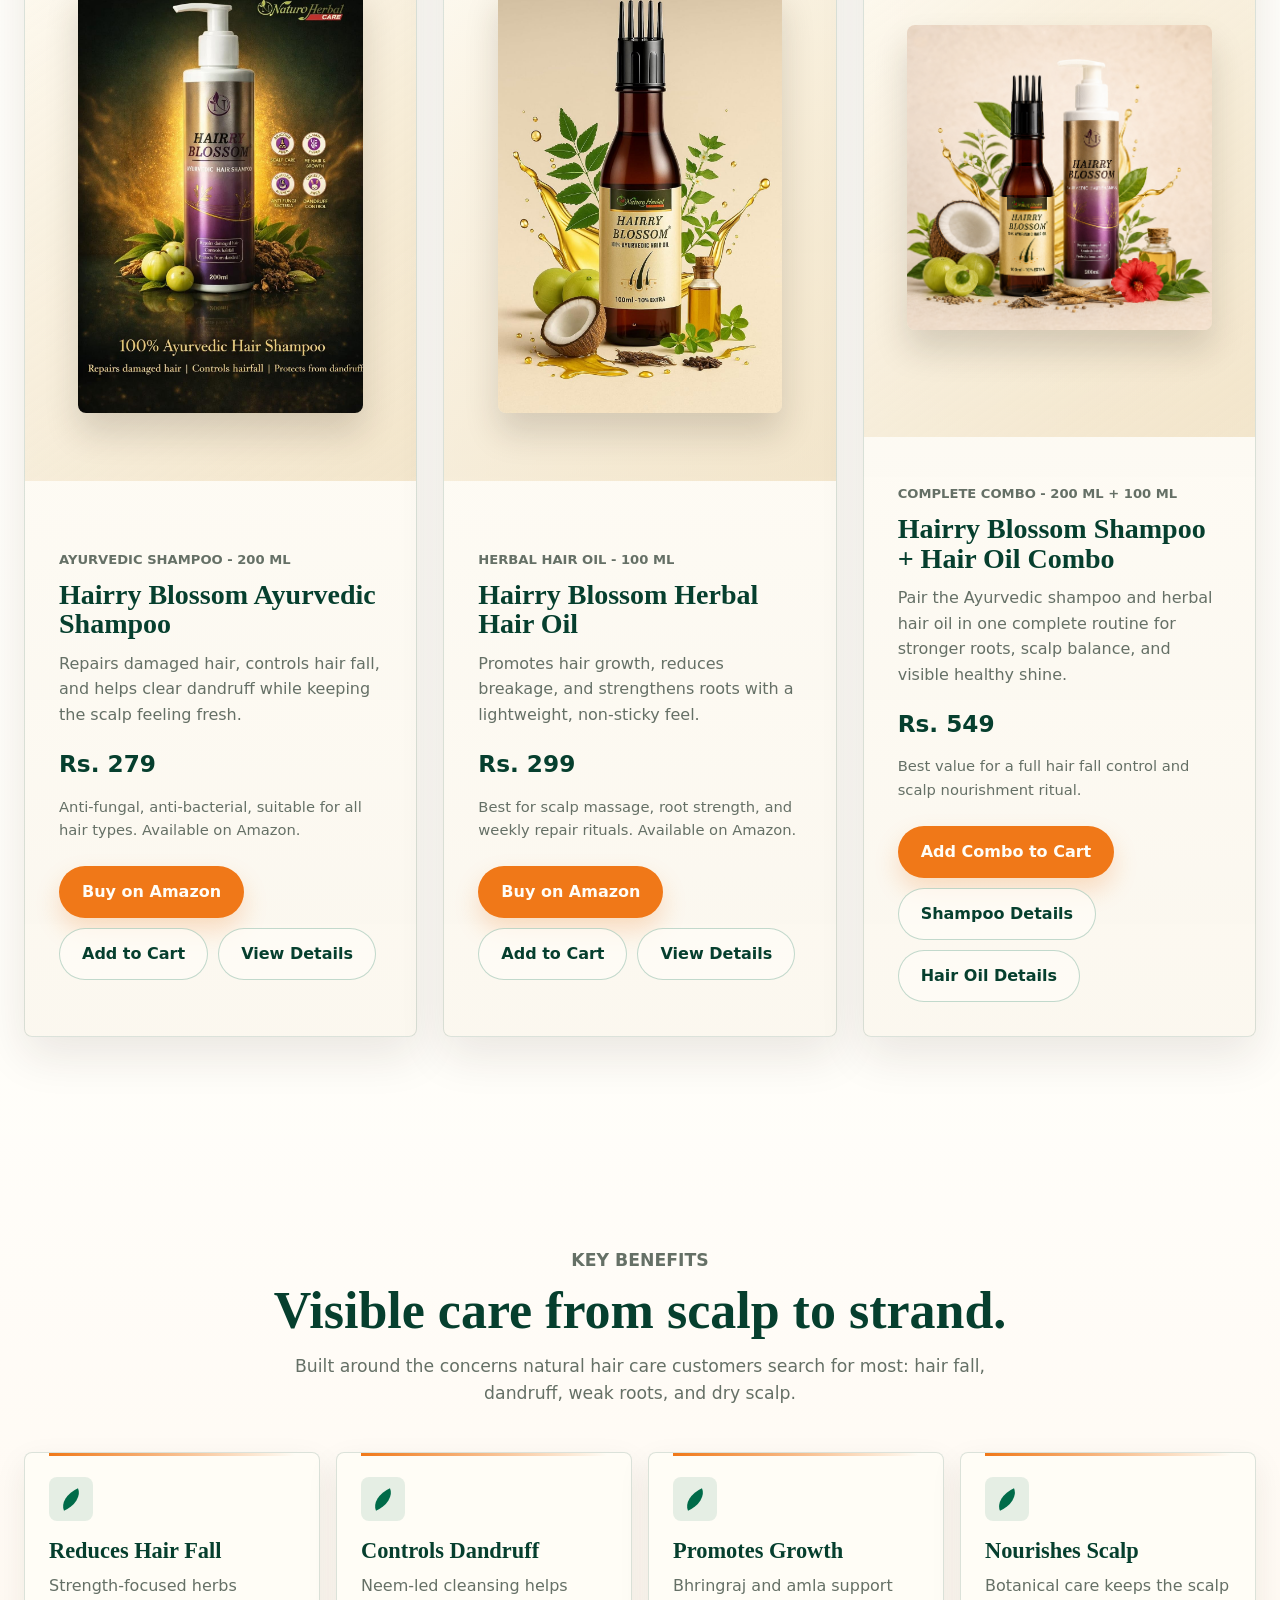
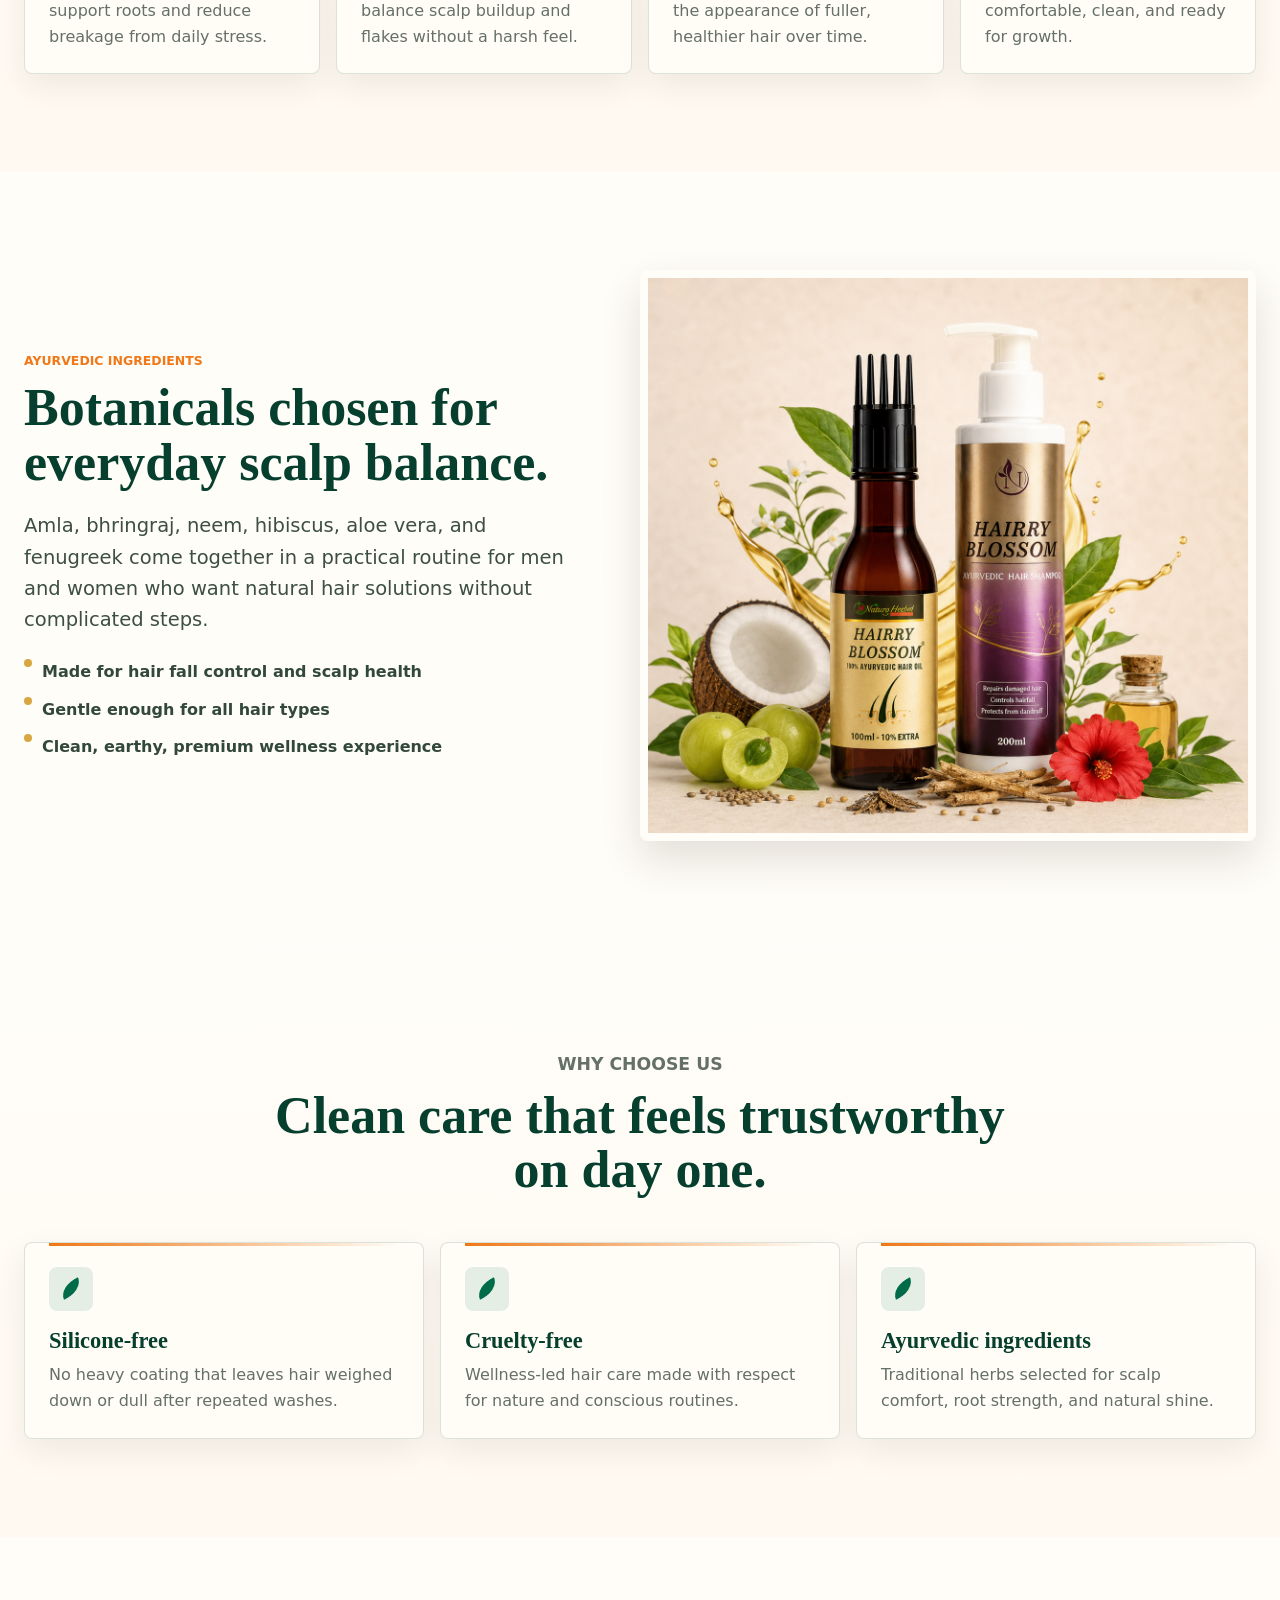
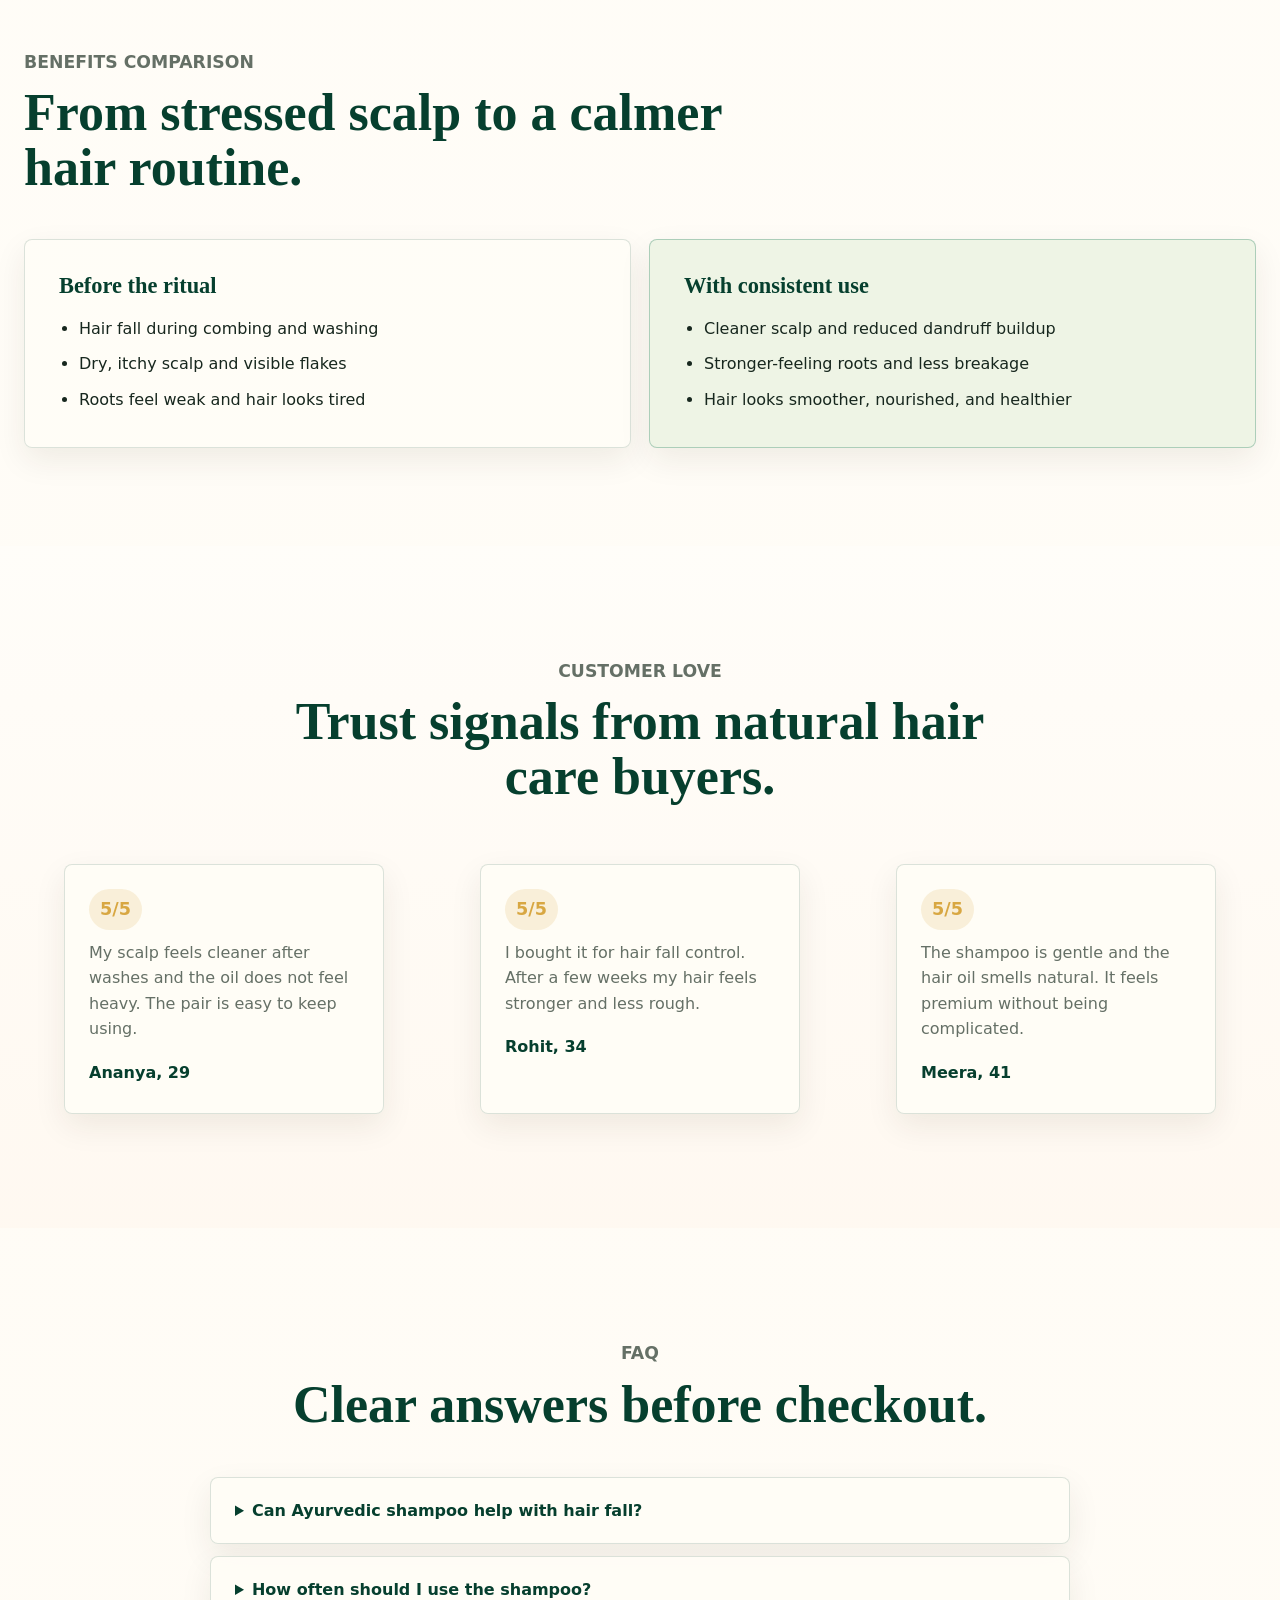
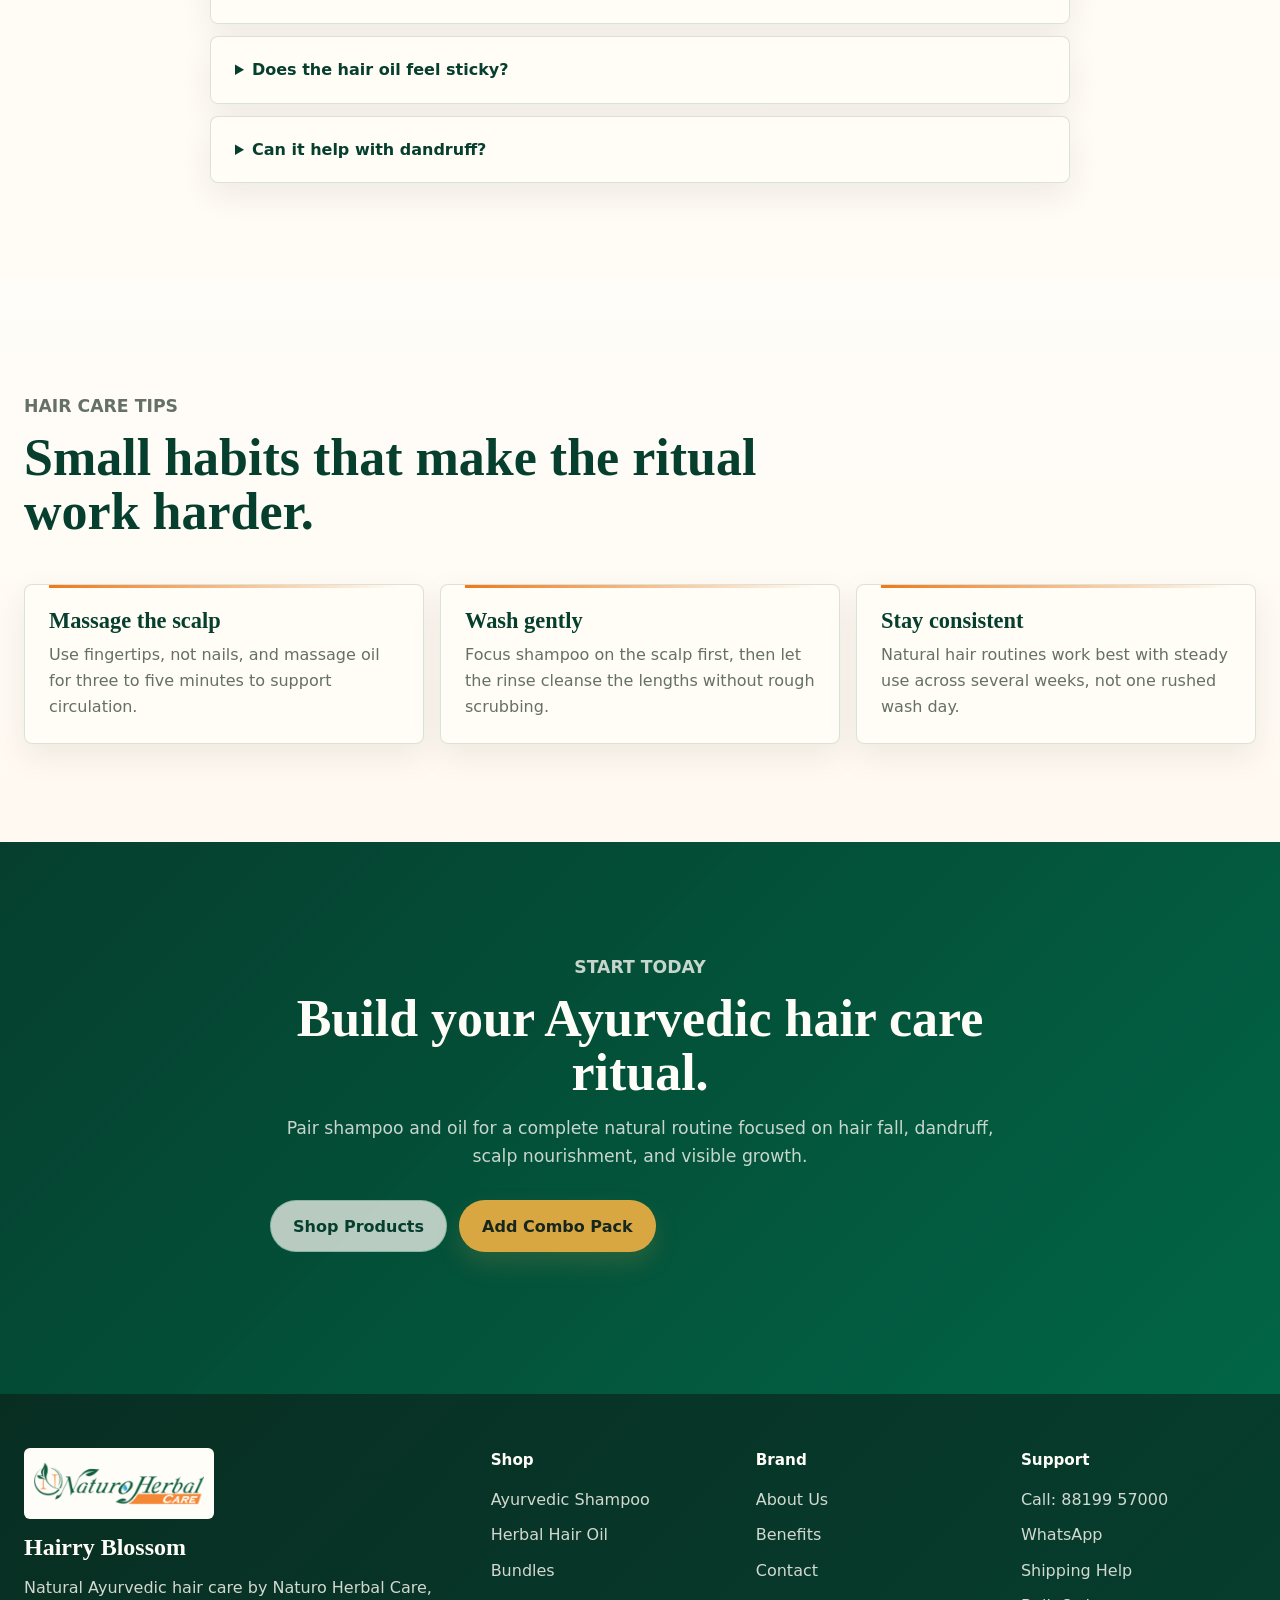
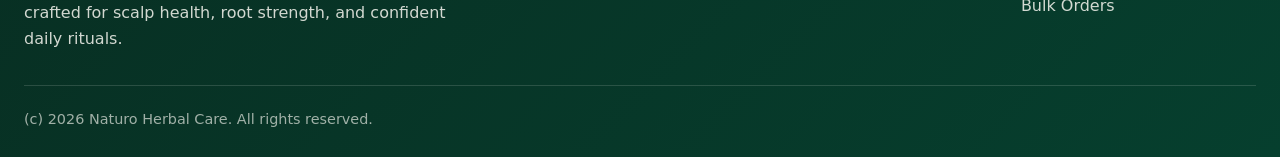
==== commit 4d4a9fdb: "Update Hairry Blossom storefront" ====
--- a/index.html
+++ b/index.html
@@ -10,8 +10,9 @@
     <meta property="og:description" content="Nature powered Ayurvedic shampoo and herbal hair oil for stronger roots and visible growth.">
     <meta property="og:image" content="assets/img/hero-botanical.png">
     <meta property="og:type" content="website">
-    <link rel="icon" href="assets/img/favicon.svg" type="image/svg+xml">
+    <link rel="icon" href="assets/img/favicon.png" type="image/png">
     <link rel="preload" href="assets/img/hero-botanical.png" as="image">
+    <link rel="preload" href="assets/img/product-duo.png" as="image">
     <link rel="stylesheet" href="assets/css/styles.css">
     <script defer src="assets/js/store.js"></script>
     <script type="application/ld+json">
@@ -34,10 +35,10 @@
     <header class="site-header">
       <div class="nav-container">
         <a class="brand" href="index.html" aria-label="Hairry Blossom home">
-          <span class="brand-mark" aria-hidden="true"></span>
-          <span>
+          <img class="brand-logo" src="assets/img/naturo-logo.png" alt="Naturo Herbal Care logo" width="185" height="61">
+          <span class="brand-copy">
             <strong>Hairry Blossom</strong>
-            <span>by Naturo Herbal Care</span>
+            <span>Premium Ayurvedic Hair Care</span>
           </span>
         </a>
 
@@ -81,15 +82,38 @@
               <span class="trust-item">Cruelty-free</span>
             </div>
           </div>
+          <div class="hero-showcase" aria-label="Hairry Blossom shampoo and hair oil duo">
+            <img class="hero-duo-image" src="assets/img/product-duo.png" alt="Hairry Blossom Ayurvedic Shampoo and Herbal Hair Oil duo surrounded by Ayurvedic herbs and natural ingredients" width="1254" height="1254">
+          </div>
+        </div>
+      </section>
+
+      <section class="boutique-proof" aria-label="Premium brand promises">
+        <div class="container boutique-proof-grid">
+          <div>
+            <span>01</span>
+            <strong>Ayurvedic Botanicals</strong>
+            <p>Amla, bhringraj, neem, hibiscus, aloe vera, and shikakai.</p>
+          </div>
+          <div>
+            <span>02</span>
+            <strong>Clean Daily Ritual</strong>
+            <p>Silicone-free, cruelty-free care for all hair types.</p>
+          </div>
+          <div>
+            <span>03</span>
+            <strong>Amazon Ready</strong>
+            <p>Direct product CTAs for fast, confident checkout.</p>
+          </div>
         </div>
       </section>
 
       <section class="section" id="products">
         <div class="container">
-          <div class="section-intro">
+          <div class="section-intro center">
             <p class="section-kicker">Shop the ritual</p>
-            <h2>Two focused formulas for roots, scalp, and shine.</h2>
-            <p>Use them together as a simple weekly-to-daily routine for hair fall control, anti-dandruff care, and lightweight nourishment.</p>
+            <h2>Focused formulas for roots, scalp, and shine.</h2>
+            <p>Shop the shampoo, the hair oil, or the complete combo routine for hair fall control, anti-dandruff care, and lightweight nourishment.</p>
           </div>
 
           <div class="product-grid">
@@ -128,6 +152,24 @@
                 </div>
               </div>
             </article>
+
+            <article class="product-card combo-card">
+              <div class="product-card-media">
+                <img src="assets/img/product-duo.png" alt="Hairry Blossom Ayurvedic Shampoo and Herbal Hair Oil combo with herbs" width="1254" height="1254">
+              </div>
+              <div class="product-card-body">
+                <p class="product-meta">Complete Combo - 200 ml + 100 ml</p>
+                <h3>Hairry Blossom Shampoo + Hair Oil Combo</h3>
+                <p>Pair the Ayurvedic shampoo and herbal hair oil in one complete routine for stronger roots, scalp balance, and visible healthy shine.</p>
+                <div class="price">Rs. 549</div>
+                <p class="mini-note">Best value for a full hair fall control and scalp nourishment ritual.</p>
+                <div class="button-row">
+                  <button class="btn btn-primary" type="button" data-add-to-cart="combo">Add Combo to Cart</button>
+                  <a class="btn btn-secondary" href="shampoo.html">Shampoo Details</a>
+                  <a class="btn btn-secondary" href="hair-oil.html">Hair Oil Details</a>
+                </div>
+              </div>
+            </article>
           </div>
         </div>
       </section>
@@ -177,7 +219,7 @@
               <li>Clean, earthy, premium wellness experience</li>
             </ul>
           </div>
-          <img src="assets/img/ingredients-flatlay.png" alt="Ayurvedic herbs including amla, bhringraj, neem, and hibiscus" width="1200" height="800" loading="lazy">
+          <img class="ingredient-showcase-image" src="assets/img/product-duo.png" alt="Hairry Blossom shampoo and hair oil surrounded by Ayurvedic botanicals" width="1254" height="1254" loading="lazy">
         </div>
       </section>
 
@@ -318,8 +360,7 @@
             <p>Pair shampoo and oil for a complete natural routine focused on hair fall, dandruff, scalp nourishment, and visible growth.</p>
             <div class="hero-actions">
               <a class="btn btn-secondary" href="#products">Shop Products</a>
-              <button class="btn btn-primary" type="button" data-add-to-cart="shampoo">Add Shampoo</button>
-              <button class="btn btn-primary" type="button" data-add-to-cart="oil">Add Hair Oil</button>
+              <button class="btn btn-primary" type="button" data-add-to-cart="combo">Add Combo Pack</button>
             </div>
           </div>
         </div>
@@ -330,6 +371,7 @@
       <div class="container">
         <div class="footer-grid">
           <div>
+            <img class="footer-logo" src="assets/img/naturo-logo.png" alt="Naturo Herbal Care logo" width="185" height="61">
             <h3>Hairry Blossom</h3>
             <p>Natural Ayurvedic hair care by Naturo Herbal Care, crafted for scalp health, root strength, and confident daily rituals.</p>
           </div>
@@ -352,7 +394,8 @@
           <div>
             <h4>Support</h4>
             <ul>
-              <li><a href="contact.html">WhatsApp</a></li>
+              <li><a href="tel:+918819957000">Call: 88199 57000</a></li>
+              <li><a href="https://wa.me/918819957000?text=Hello%20Hairry%20Blossom%2C%20I%20want%20to%20know%20more%20about%20your%20Ayurvedic%20hair%20care%20products.">WhatsApp</a></li>
               <li><a href="contact.html">Shipping Help</a></li>
               <li><a href="contact.html">Bulk Orders</a></li>
             </ul>
--- a/assets/css/styles.css
+++ b/assets/css/styles.css
@@ -1,21 +1,22 @@
 :root {
-  --leaf: #285f43;
-  --leaf-deep: #1f4533;
-  --leaf-soft: #7f9b59;
-  --earth: #765437;
-  --clay: #ad7048;
-  --gold: #c89b48;
-  --cream: #fbf6eb;
-  --sand: #eadcbc;
-  --mist: #f5efe2;
+  --leaf: #006b49;
+  --leaf-deep: #063f2e;
+  --leaf-soft: #6f9f59;
+  --earth: #67452f;
+  --clay: #f07818;
+  --gold: #d8a742;
+  --cream: #fffdf8;
+  --titlebar: #fbf7ee;
+  --sand: #ead9b8;
+  --mist: #fff9f1;
   --paper: #fffdf7;
-  --ink: #1e281f;
-  --muted: #657064;
-  --line: rgba(45, 69, 49, 0.16);
-  --shadow: 0 16px 38px rgba(56, 43, 25, 0.12);
-  --soft-shadow: 0 10px 24px rgba(56, 43, 25, 0.1);
+  --ink: #17271e;
+  --muted: #657066;
+  --line: rgba(6, 63, 46, 0.16);
+  --shadow: 0 18px 42px rgba(48, 34, 18, 0.14);
+  --soft-shadow: 0 10px 26px rgba(48, 34, 18, 0.1);
   --radius: 8px;
-  --container: min(1120px, calc(100vw - 40px));
+  --container: min(1320px, calc(100vw - 48px));
 }
 
 * {
@@ -28,6 +29,7 @@
 
 body {
   margin: 0;
+  overflow-x: hidden;
   color: var(--ink);
   background: var(--cream);
   font-family: Inter, ui-sans-serif, system-ui, -apple-system, BlinkMacSystemFont, "Segoe UI", sans-serif;
@@ -77,7 +79,7 @@
 }
 
 .announcement {
-  background: var(--leaf-deep);
+  background: linear-gradient(90deg, var(--leaf-deep), var(--leaf));
   color: var(--paper);
   font-size: 0.92rem;
   text-align: center;
@@ -88,15 +90,15 @@
   position: sticky;
   top: 0;
   z-index: 10;
-  background: rgba(251, 246, 235, 0.92);
-  border-bottom: 1px solid var(--line);
+  background: rgba(251, 247, 238, 0.95);
+  border-bottom: 1px solid rgba(6, 63, 46, 0.14);
   backdrop-filter: blur(18px);
 }
 
 .nav-container {
   width: var(--container);
   margin: 0 auto;
-  min-height: 76px;
+  min-height: 96px;
   display: flex;
   align-items: center;
   justify-content: space-between;
@@ -106,45 +108,36 @@
 .brand {
   display: flex;
   align-items: center;
-  gap: 12px;
-  min-width: 224px;
-}
-
-.brand-mark {
-  width: 42px;
-  height: 42px;
-  flex: 0 0 42px;
-  display: grid;
-  place-items: center;
-  border-radius: 8px;
-  background: var(--leaf);
-  box-shadow: var(--soft-shadow);
-}
-
-.brand-mark::before {
-  width: 24px;
-  height: 16px;
-  content: "";
+  gap: 14px;
+  min-width: 372px;
+}
+
+.brand-logo {
+  width: 188px;
+  flex: 0 0 188px;
+  padding: 4px 0;
+}
+
+.brand-copy {
   display: block;
-  border-radius: 100% 0 100% 0;
-  background: var(--sand);
-  transform: rotate(-24deg);
+  padding-left: 14px;
+  border-left: 1px solid rgba(6, 63, 46, 0.16);
 }
 
 .brand strong {
   display: block;
   color: var(--leaf-deep);
   font-family: Georgia, "Times New Roman", serif;
-  font-size: 1.08rem;
+  font-size: 1.18rem;
   line-height: 1.1;
   letter-spacing: 0;
 }
 
-.brand span {
+.brand-copy span {
   display: block;
   margin-top: 2px;
   color: var(--earth);
-  font-size: 0.75rem;
+  font-size: 0.84rem;
   line-height: 1.2;
 }
 
@@ -165,7 +158,7 @@
 .nav-links a {
   padding: 10px 12px;
   border-radius: 6px;
-  color: #314133;
+  color: #273f32;
   font-weight: 700;
   font-size: 0.94rem;
 }
@@ -174,7 +167,7 @@
 .nav-links a:focus-visible,
 .nav-links a.active {
   color: var(--leaf-deep);
-  background: rgba(127, 155, 89, 0.14);
+  background: rgba(0, 107, 73, 0.1);
   outline: none;
 }
 
@@ -255,17 +248,19 @@
   display: flex;
   align-items: center;
   background:
-    linear-gradient(90deg, rgba(251, 246, 235, 0.96) 0%, rgba(251, 246, 235, 0.86) 42%, rgba(251, 246, 235, 0.2) 74%),
+    linear-gradient(90deg, rgba(255, 253, 248, 0.98) 0%, rgba(255, 253, 248, 0.94) 44%, rgba(255, 253, 248, 0.32) 76%),
     url("../img/hero-botanical.png") center / cover no-repeat;
 }
 
 .hero-inner {
   width: var(--container);
+  min-width: 0;
   margin: 0 auto;
   padding: 72px 0 96px;
 }
 
 .hero-content {
+  min-width: 0;
   max-width: 660px;
 }
 
@@ -310,7 +305,7 @@
 .hero-copy {
   max-width: 570px;
   margin-top: 20px;
-  color: #445142;
+  color: #3d4f43;
   font-size: 1.18rem;
 }
 
@@ -343,18 +338,18 @@
 }
 
 .btn-primary {
-  background: var(--leaf);
+  background: var(--clay);
   color: var(--paper);
-  box-shadow: 0 12px 24px rgba(40, 95, 67, 0.22);
+  box-shadow: 0 12px 24px rgba(240, 120, 24, 0.22);
 }
 
 .btn-primary:hover,
 .btn-primary:focus-visible {
-  background: var(--leaf-deep);
+  background: #cf5f0e;
 }
 
 .btn-secondary {
-  border-color: rgba(40, 95, 67, 0.26);
+  border-color: rgba(0, 107, 73, 0.24);
   background: rgba(255, 253, 247, 0.86);
   color: var(--leaf-deep);
 }
@@ -386,7 +381,7 @@
   align-items: center;
   gap: 8px;
   padding: 9px 12px;
-  border: 1px solid rgba(40, 95, 67, 0.14);
+  border: 1px solid rgba(0, 107, 73, 0.14);
   border-radius: 6px;
   background: rgba(255, 253, 247, 0.76);
   color: var(--leaf-deep);
@@ -476,7 +471,7 @@
 
 .product-grid {
   display: grid;
-  grid-template-columns: repeat(2, minmax(0, 1fr));
+  grid-template-columns: repeat(3, minmax(0, 1fr));
   gap: 24px;
 }
 
@@ -506,7 +501,7 @@
   place-items: center;
   min-height: 360px;
   padding: 24px;
-  background: linear-gradient(135deg, #f4ead3, #e5d2a8);
+  background: linear-gradient(135deg, #fbf2df, #e9d5ad);
 }
 
 .product-card-media img {
@@ -552,6 +547,10 @@
 
 .product-card .button-row {
   margin-top: 24px;
+}
+
+.combo-card .product-card-media img {
+  width: min(92%, 430px);
 }
 
 .benefit-grid,
@@ -619,6 +618,13 @@
   box-shadow: var(--shadow);
 }
 
+.ingredient-showcase-image {
+  width: 100%;
+  aspect-ratio: 1.08;
+  object-fit: cover;
+  object-position: center;
+}
+
 .check-list,
 .feature-list {
   display: grid;
@@ -633,7 +639,7 @@
   display: flex;
   align-items: flex-start;
   gap: 10px;
-  color: #3e4b3f;
+  color: #33483c;
   font-weight: 750;
 }
 
@@ -655,8 +661,8 @@
 }
 
 .comparison-panel.after {
-  border-color: rgba(40, 95, 67, 0.3);
-  background: #eef4df;
+  border-color: rgba(0, 107, 73, 0.28);
+  background: #eef4e5;
 }
 
 .comparison-panel ul {
@@ -715,7 +721,7 @@
 }
 
 .site-footer {
-  background: #172d22;
+  background: #082e22;
   color: rgba(255, 253, 247, 0.82);
   padding: 54px 0 26px;
 }
@@ -730,6 +736,14 @@
 .footer-grid h4 {
   margin: 0 0 14px;
   color: var(--paper);
+}
+
+.footer-logo {
+  width: 190px;
+  margin-bottom: 16px;
+  padding: 8px 10px;
+  border-radius: 6px;
+  background: var(--paper);
 }
 
 .footer-grid h3 {
@@ -766,7 +780,7 @@
 .subpage-hero,
 .product-page-hero {
   background:
-    linear-gradient(90deg, rgba(251, 246, 235, 0.97), rgba(251, 246, 235, 0.78)),
+    linear-gradient(90deg, rgba(251, 247, 238, 0.97), rgba(251, 247, 238, 0.78)),
     url("../img/ingredients-flatlay.png") center / cover no-repeat;
 }
 
@@ -777,7 +791,7 @@
 .subpage-hero p {
   max-width: 680px;
   margin-top: 18px;
-  color: #455244;
+  color: #3d4f43;
   font-size: 1.14rem;
 }
 
@@ -797,7 +811,7 @@
   place-items: center;
   min-height: 520px;
   border-radius: var(--radius);
-  background: rgba(255, 253, 247, 0.7);
+  background: rgba(255, 253, 247, 0.76);
   box-shadow: var(--shadow);
 }
 
@@ -823,7 +837,7 @@
 
 .product-summary {
   margin-top: 16px;
-  color: #445142;
+  color: #3d4f43;
   font-size: 1.08rem;
 }
 
@@ -941,7 +955,7 @@
 .form-field textarea:focus,
 .form-field select:focus {
   border-color: var(--leaf);
-  outline: 3px solid rgba(40, 95, 67, 0.12);
+  outline: 3px solid rgba(0, 107, 73, 0.12);
 }
 
 .contact-list {
@@ -1149,7 +1163,7 @@
   }
 
   .nav-container {
-    min-height: 68px;
+    min-height: 86px;
   }
 
   .brand {
@@ -1162,7 +1176,7 @@
 
   .site-nav {
     position: absolute;
-    top: 68px;
+    top: 86px;
     right: 20px;
     left: 20px;
     display: none;
@@ -1218,7 +1232,7 @@
   }
 
   h1 {
-    font-size: 2.72rem;
+    font-size: 2.32rem;
   }
 
   h2 {
@@ -1238,10 +1252,15 @@
   }
 
   .brand strong {
-    font-size: 0.98rem;
-  }
-
-  .brand span {
+    font-size: 1.06rem;
+  }
+
+  .brand-logo {
+    width: 170px;
+    flex-basis: 170px;
+  }
+
+  .brand-copy {
     display: none;
   }
 
@@ -1253,7 +1272,7 @@
     min-height: 680px;
     align-items: flex-start;
     background:
-      linear-gradient(180deg, rgba(251, 246, 235, 0.96) 0%, rgba(251, 246, 235, 0.9) 48%, rgba(251, 246, 235, 0.42) 100%),
+      linear-gradient(180deg, rgba(251, 247, 238, 0.96) 0%, rgba(251, 247, 238, 0.9) 48%, rgba(251, 247, 238, 0.42) 100%),
       url("../img/hero-botanical.png") 64% bottom / cover no-repeat;
   }
 
@@ -1303,3 +1322,420 @@
     padding: 58px 0 62px;
   }
 }
+
+/* Premium Ayurveda Boutique refinements */
+body {
+  background:
+    linear-gradient(180deg, rgba(255, 255, 252, 0.86), rgba(255, 250, 242, 0.7)),
+    var(--cream);
+}
+
+.announcement {
+  padding: 10px 16px;
+  font-size: 0.86rem;
+  font-weight: 750;
+}
+
+.site-header {
+  background:
+    linear-gradient(180deg, rgba(255, 253, 247, 0.68), rgba(251, 247, 238, 0.96)),
+    var(--titlebar);
+  box-shadow: 0 10px 30px rgba(39, 28, 15, 0.05);
+}
+
+.nav-links a {
+  font-size: 0.9rem;
+  text-transform: uppercase;
+}
+
+.hero {
+  min-height: min(820px, calc(100vh - 40px));
+  position: relative;
+  overflow: hidden;
+  background:
+    linear-gradient(90deg, rgba(255, 253, 248, 0.99) 0%, rgba(255, 253, 248, 0.96) 42%, rgba(255, 253, 248, 0.36) 100%),
+    url("../img/hero-botanical.png") center / cover no-repeat;
+}
+
+.hero::before {
+  position: absolute;
+  inset: auto 0 0;
+  height: 36%;
+  content: "";
+  background: linear-gradient(180deg, rgba(255, 253, 248, 0), rgba(250, 243, 232, 0.24));
+  pointer-events: none;
+}
+
+.hero-inner {
+  position: relative;
+  display: grid;
+  grid-template-columns: minmax(0, 1fr) minmax(340px, 0.78fr);
+  gap: 40px;
+  align-items: center;
+  padding: 82px 0 92px;
+}
+
+.hero-content {
+  max-width: 690px;
+}
+
+.eyebrow,
+.section-kicker {
+  color: var(--clay);
+  font-weight: 900;
+}
+
+h1 {
+  max-width: 720px;
+  font-size: 3.6rem;
+}
+
+h2 {
+  max-width: 850px;
+}
+
+.hero-copy {
+  max-width: 600px;
+  font-size: 1.22rem;
+}
+
+.hero-showcase {
+  position: relative;
+  width: 100%;
+  min-width: 0;
+  min-height: 620px;
+  display: grid;
+  align-items: center;
+  justify-items: center;
+}
+
+.hero-duo-image {
+  position: relative;
+  z-index: 1;
+  width: min(100%, 610px);
+  height: auto;
+  border-radius: 8px;
+  filter: drop-shadow(0 26px 38px rgba(48, 34, 18, 0.18));
+}
+
+.trust-item,
+.btn,
+.nav-links a,
+.cart-button,
+.menu-toggle,
+.icon-button {
+  border-radius: 999px;
+}
+
+.btn {
+  min-height: 52px;
+  padding: 14px 22px;
+}
+
+.btn-secondary {
+  background: rgba(255, 253, 247, 0.72);
+}
+
+.boutique-proof {
+  border-top: 1px solid rgba(6, 63, 46, 0.1);
+  border-bottom: 1px solid rgba(6, 63, 46, 0.1);
+  background: var(--paper);
+}
+
+.boutique-proof-grid {
+  display: grid;
+  grid-template-columns: repeat(3, minmax(0, 1fr));
+}
+
+.boutique-proof-grid > div {
+  padding: 28px 28px 30px;
+  border-right: 1px solid rgba(6, 63, 46, 0.1);
+}
+
+.boutique-proof-grid > div:last-child {
+  border-right: 0;
+}
+
+.boutique-proof span {
+  display: block;
+  margin-bottom: 10px;
+  color: var(--clay);
+  font-family: Georgia, "Times New Roman", serif;
+  font-size: 1.25rem;
+  font-weight: 700;
+}
+
+.boutique-proof strong {
+  display: block;
+  color: var(--leaf-deep);
+  font-size: 1.05rem;
+}
+
+.boutique-proof p {
+  margin-top: 8px;
+  color: var(--muted);
+  font-size: 0.94rem;
+}
+
+.section {
+  padding: 98px 0;
+}
+
+.section-alt {
+  background:
+    linear-gradient(180deg, rgba(255, 255, 252, 0.72), rgba(255, 249, 241, 0.72)),
+    var(--mist);
+}
+
+.section-intro {
+  margin-bottom: 44px;
+}
+
+.product-grid {
+  gap: 26px;
+  grid-template-columns: repeat(3, minmax(0, 1fr));
+}
+
+.product-card {
+  display: grid;
+  grid-template-columns: 1fr;
+  overflow: hidden;
+  border-color: rgba(6, 63, 46, 0.14);
+  background:
+    linear-gradient(180deg, rgba(255, 253, 247, 0.96), rgba(251, 247, 238, 0.94));
+  box-shadow: 0 18px 46px rgba(48, 34, 18, 0.1);
+}
+
+.product-card-media {
+  min-height: 520px;
+  padding: 30px;
+  background:
+    linear-gradient(145deg, rgba(255, 253, 247, 0.8), rgba(232, 209, 165, 0.5)),
+    radial-gradient(circle at 50% 22%, rgba(216, 167, 66, 0.22), rgba(216, 167, 66, 0));
+}
+
+.product-card-media img {
+  width: min(86%, 330px);
+  max-height: 460px;
+  box-shadow: 0 20px 34px rgba(43, 31, 18, 0.16);
+  filter: none;
+}
+
+.combo-card .product-card-media img {
+  width: min(92%, 430px);
+}
+
+.product-card-body {
+  padding: 34px;
+}
+
+.product-card h3 {
+  font-size: 1.75rem;
+}
+
+.product-card .button-row {
+  gap: 10px;
+}
+
+.benefit-card,
+.reason-card,
+.testimonial,
+.tip-card,
+.faq-card,
+.contact-panel,
+.purchase-panel,
+.story-panel,
+.detail-panel,
+.comparison-panel {
+  border-color: rgba(6, 63, 46, 0.14);
+  background: rgba(255, 253, 247, 0.9);
+  box-shadow: 0 12px 32px rgba(48, 34, 18, 0.08);
+}
+
+.benefit-card,
+.reason-card,
+.tip-card,
+.detail-panel {
+  position: relative;
+}
+
+.benefit-card::after,
+.reason-card::after,
+.tip-card::after,
+.detail-panel::after {
+  position: absolute;
+  top: 0;
+  right: 24px;
+  left: 24px;
+  height: 3px;
+  content: "";
+  background: linear-gradient(90deg, var(--clay), rgba(216, 167, 66, 0));
+}
+
+.benefit-icon,
+.reason-icon {
+  background: rgba(0, 107, 73, 0.1);
+}
+
+.visual-band {
+  gap: 58px;
+}
+
+.visual-band img {
+  border: 8px solid rgba(255, 253, 247, 0.84);
+}
+
+.comparison-panel {
+  padding: 34px;
+}
+
+.testimonial {
+  min-height: 250px;
+}
+
+.rating {
+  width: fit-content;
+  padding: 6px 11px;
+  border-radius: 999px;
+  background: rgba(216, 167, 66, 0.16);
+}
+
+.section-deep {
+  background:
+    linear-gradient(135deg, rgba(6, 63, 46, 0.96), rgba(0, 107, 73, 0.88)),
+    var(--leaf-deep);
+}
+
+.subpage-hero,
+.product-page-hero {
+  background:
+    linear-gradient(90deg, rgba(251, 247, 238, 0.98), rgba(251, 247, 238, 0.82)),
+    url("../img/ingredients-flatlay.png") center / cover no-repeat;
+}
+
+.product-page-hero .container {
+  padding: 92px 0 100px;
+}
+
+.product-layout {
+  gap: 58px;
+}
+
+.product-media-large {
+  min-height: 620px;
+  border: 1px solid rgba(6, 63, 46, 0.14);
+  background:
+    linear-gradient(145deg, rgba(255, 253, 247, 0.82), rgba(232, 209, 165, 0.5)),
+    radial-gradient(circle at 50% 20%, rgba(216, 167, 66, 0.24), rgba(216, 167, 66, 0));
+}
+
+.product-media-large img {
+  width: min(80%, 460px);
+  max-height: 600px;
+  box-shadow: 0 24px 44px rgba(43, 31, 18, 0.16);
+  filter: none;
+}
+
+.purchase-panel {
+  border-top: 4px solid var(--clay);
+}
+
+.site-footer {
+  background:
+    linear-gradient(135deg, #082e22, #063f2e);
+}
+
+@media (max-width: 980px) {
+  h1 {
+    font-size: 2.9rem;
+  }
+
+  .hero-inner {
+    grid-template-columns: 1fr;
+    gap: 28px;
+    padding: 64px 0 70px;
+  }
+
+  .hero-showcase {
+    min-height: 500px;
+  }
+
+  .hero-duo-image {
+    width: min(100%, 560px);
+  }
+
+  .boutique-proof-grid {
+    grid-template-columns: 1fr;
+  }
+
+  .boutique-proof-grid > div {
+    border-right: 0;
+    border-bottom: 1px solid rgba(6, 63, 46, 0.1);
+  }
+
+  .boutique-proof-grid > div:last-child {
+    border-bottom: 0;
+  }
+
+  .product-card-media {
+    min-height: 460px;
+  }
+}
+
+@media (max-width: 720px) {
+  h1 {
+    max-width: min(100%, calc(100vw - 28px));
+    font-size: 2.1rem;
+  }
+
+  .hero {
+    min-height: auto;
+  }
+
+  .hero-content,
+  .hero-copy,
+  .hero-actions,
+  .trust-strip,
+  .hero-showcase {
+    max-width: min(100%, calc(100vw - 28px));
+  }
+
+  .hero-inner {
+    padding: 48px 0 58px;
+  }
+
+  .hero-showcase {
+    min-height: 390px;
+    overflow: hidden;
+  }
+
+  .hero-duo-image {
+    width: 100%;
+    max-width: 430px;
+  }
+
+  .btn {
+    max-width: 100%;
+    white-space: normal;
+  }
+
+  .trust-strip {
+    justify-content: flex-start;
+  }
+
+  .trust-item {
+    max-width: 100%;
+  }
+
+  .section {
+    padding: 70px 0;
+  }
+
+  .product-card-media {
+    min-height: 380px;
+  }
+
+  .product-card-body {
+    padding: 26px;
+  }
+}
